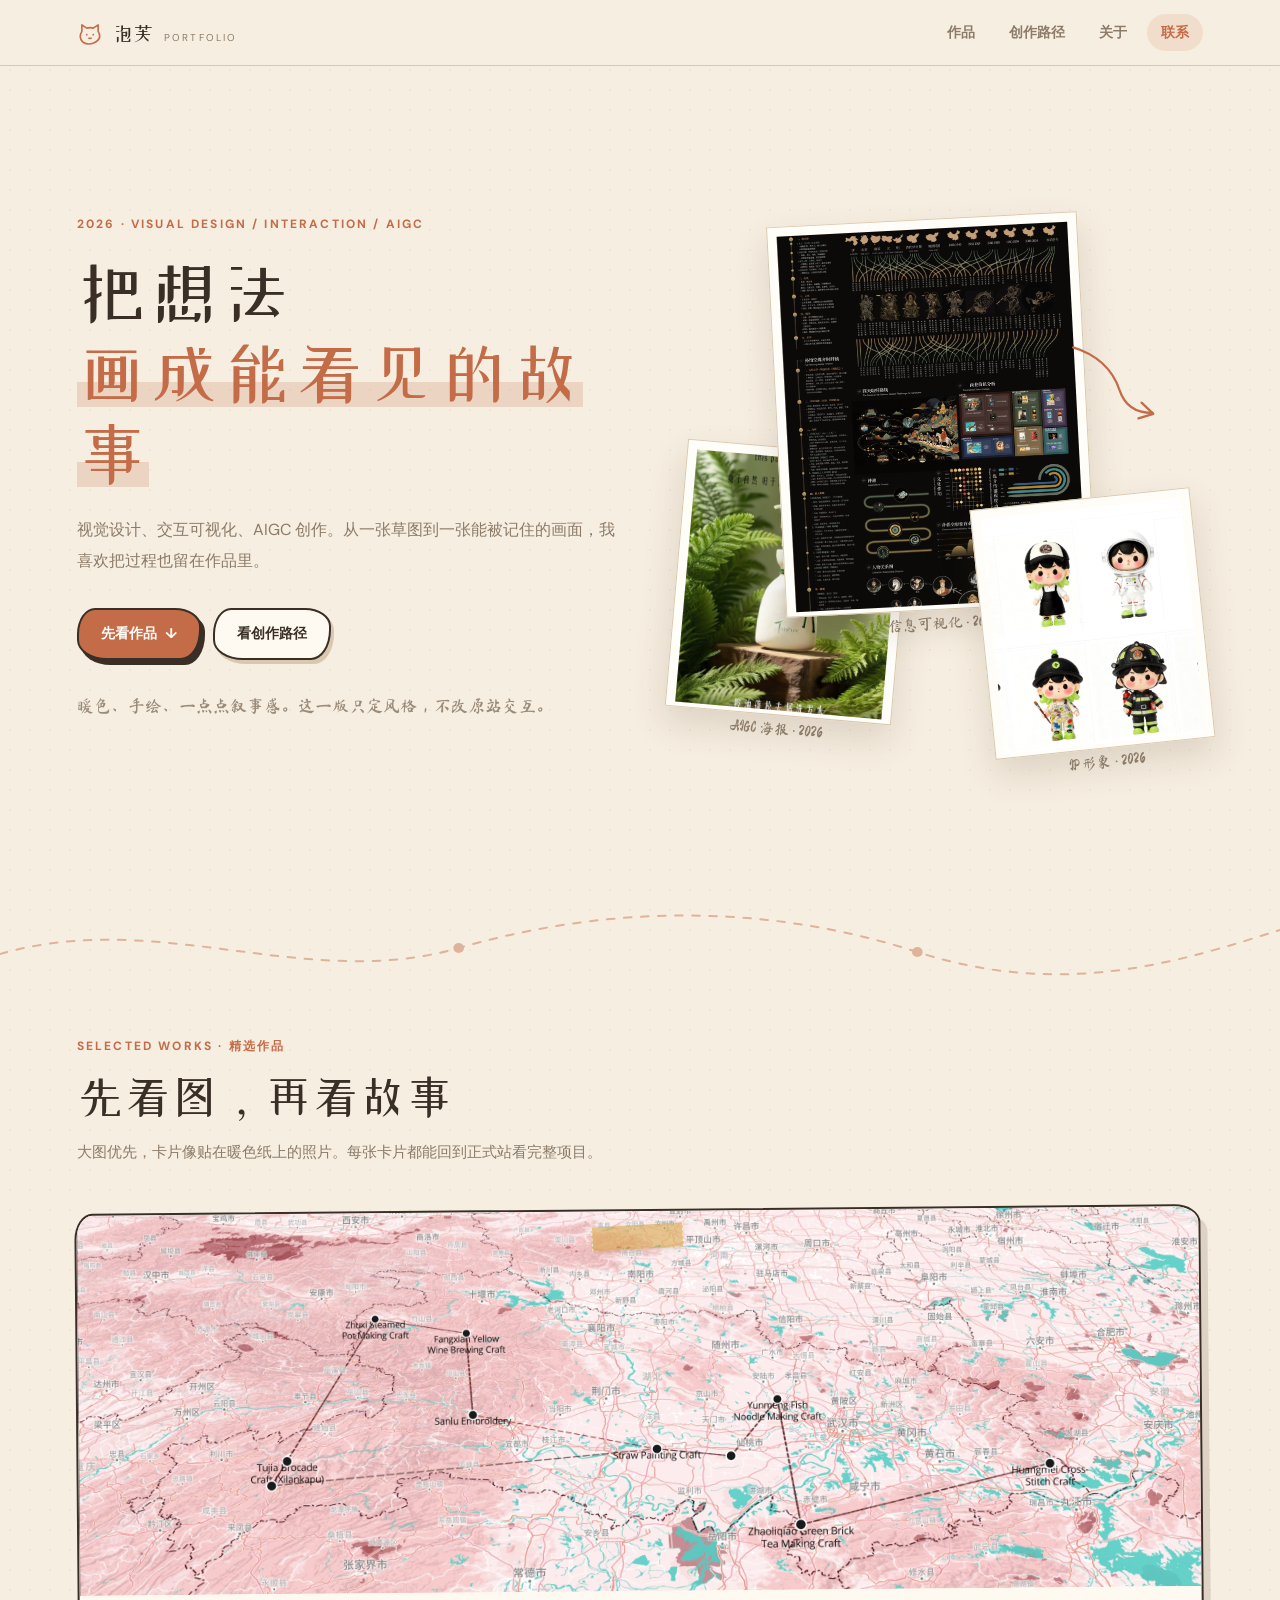
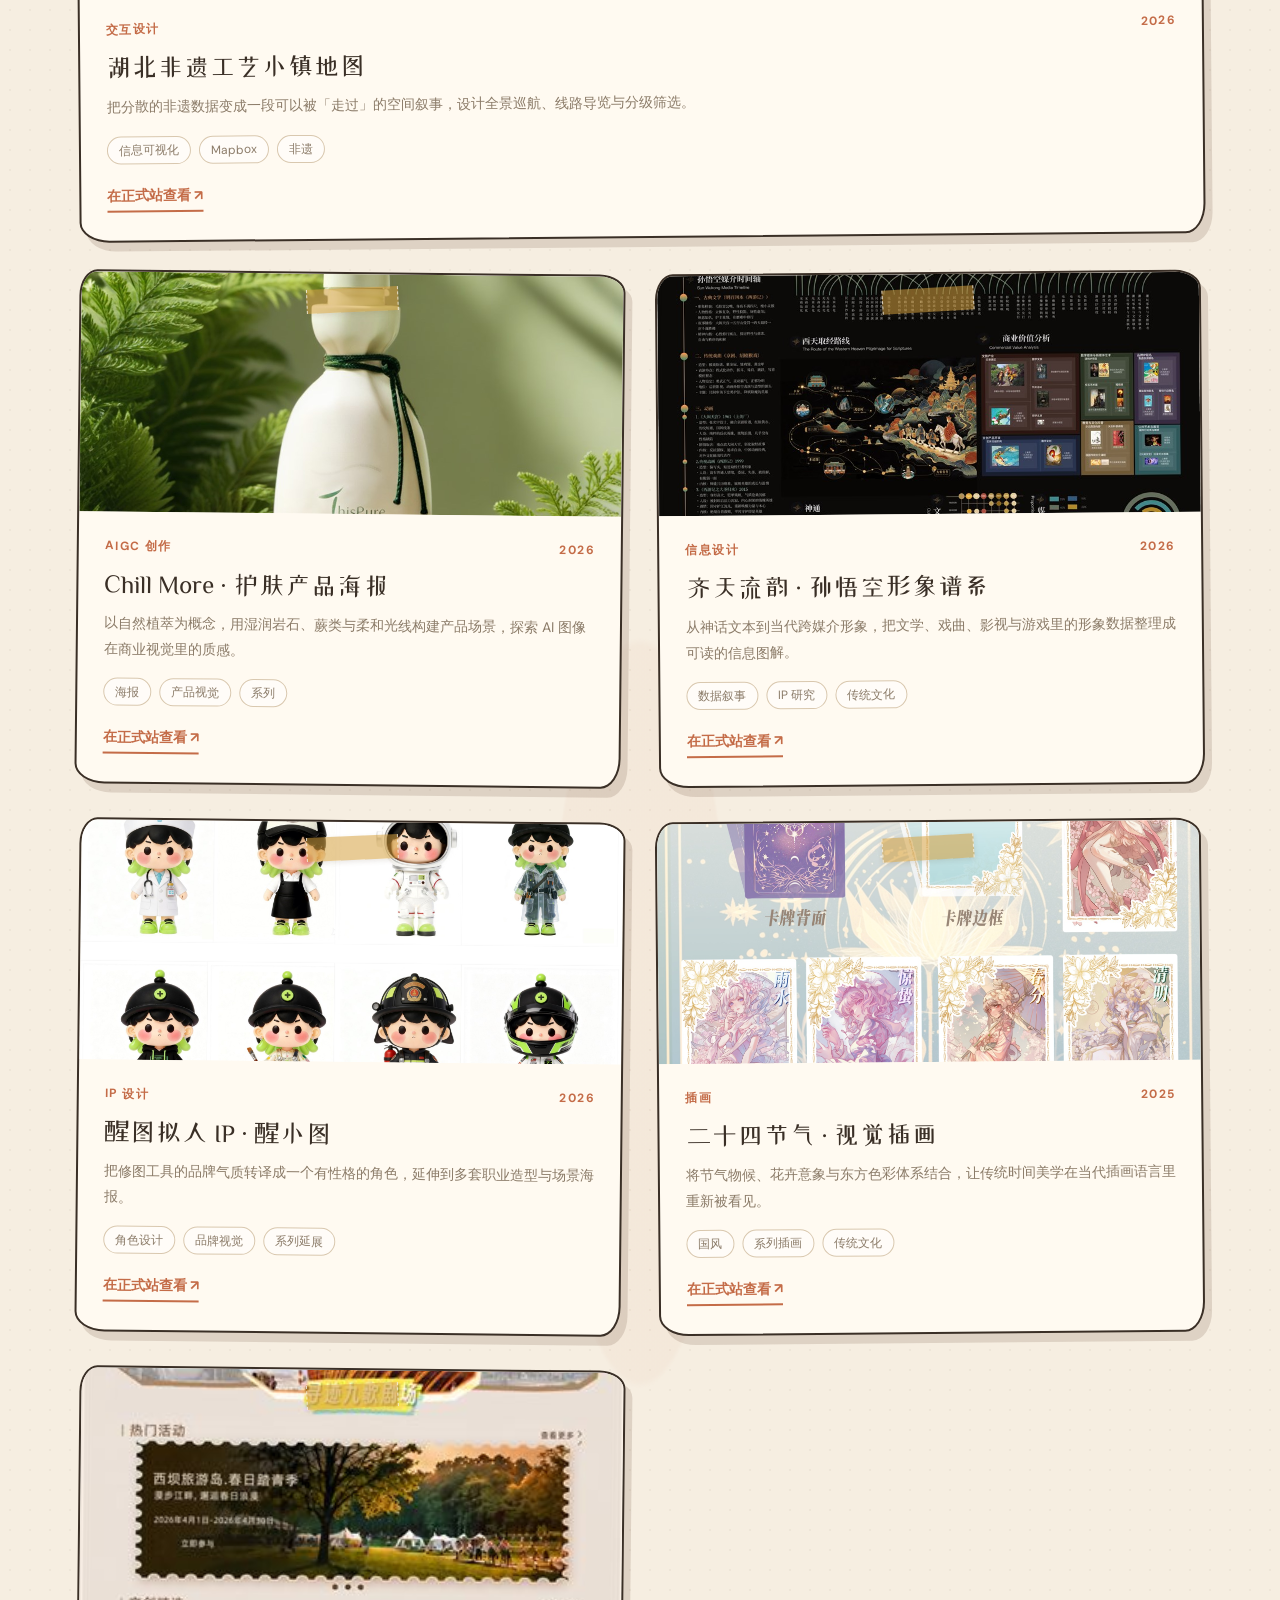
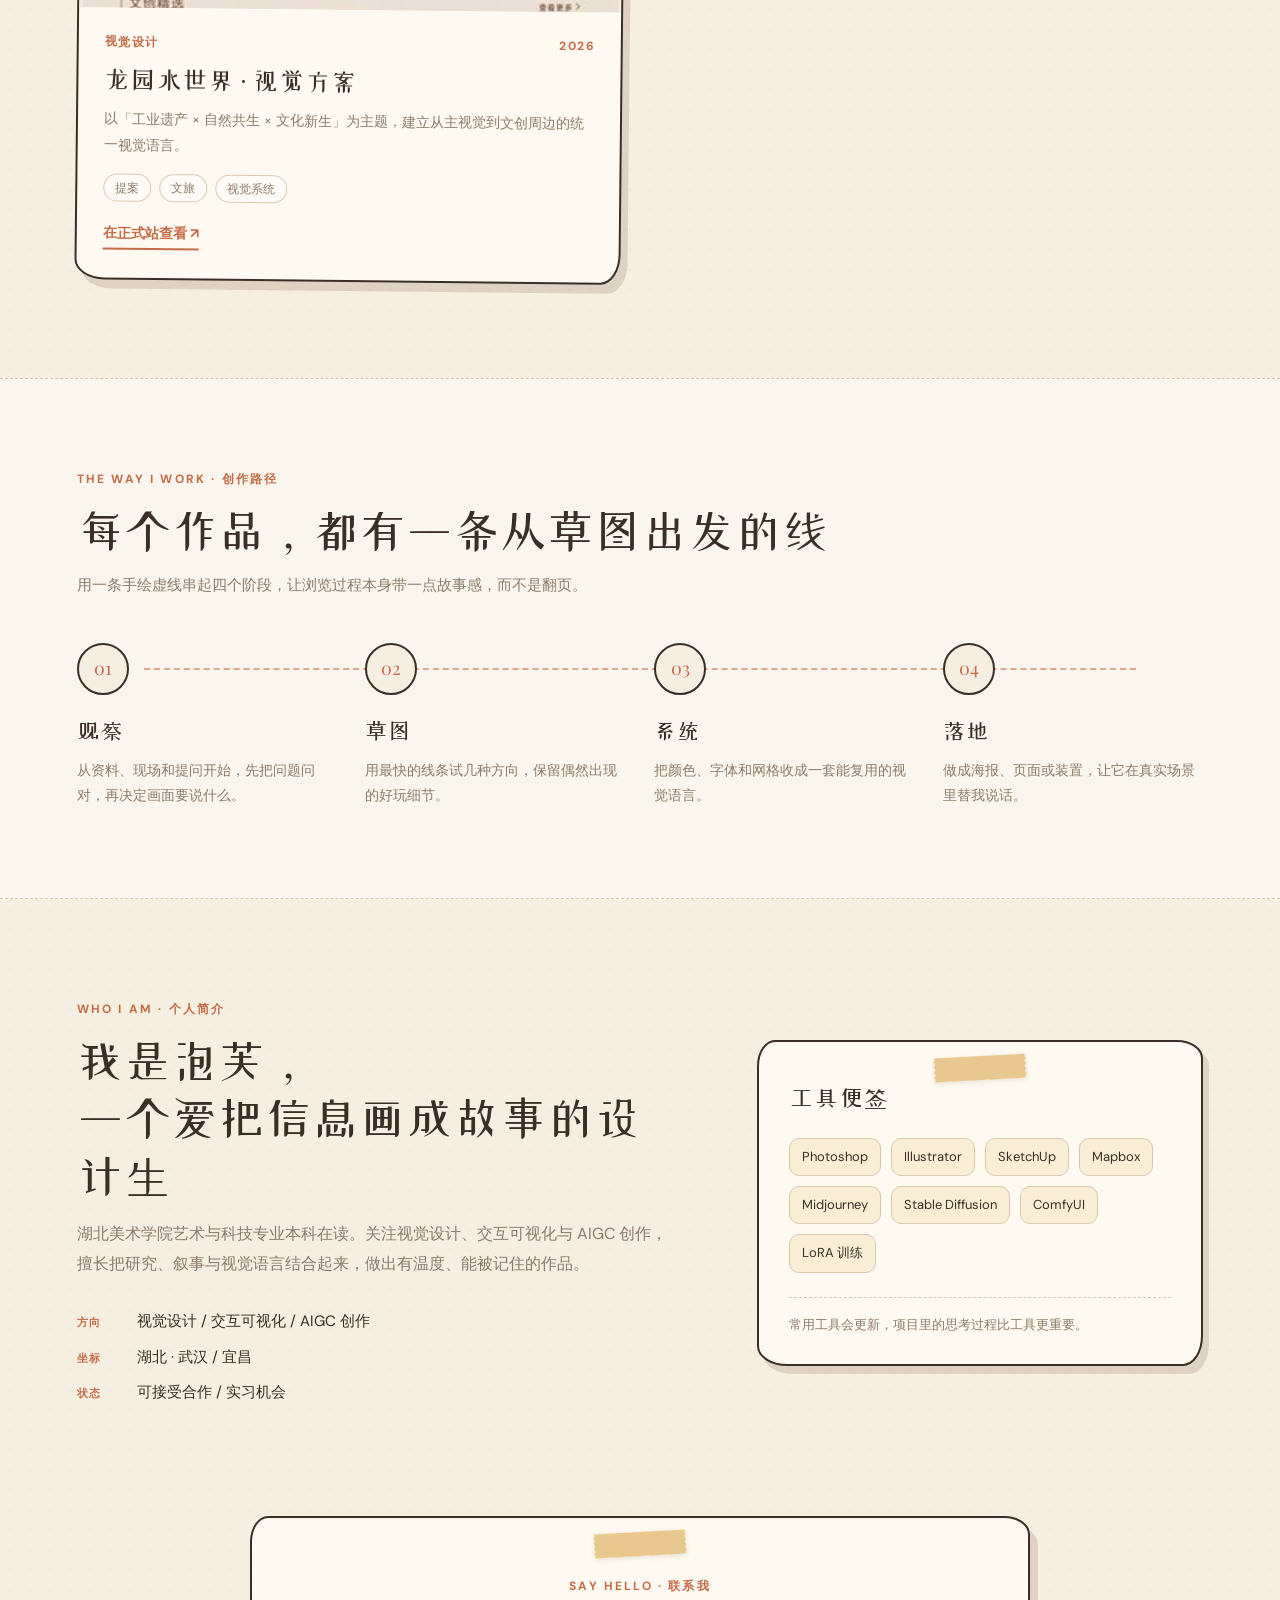
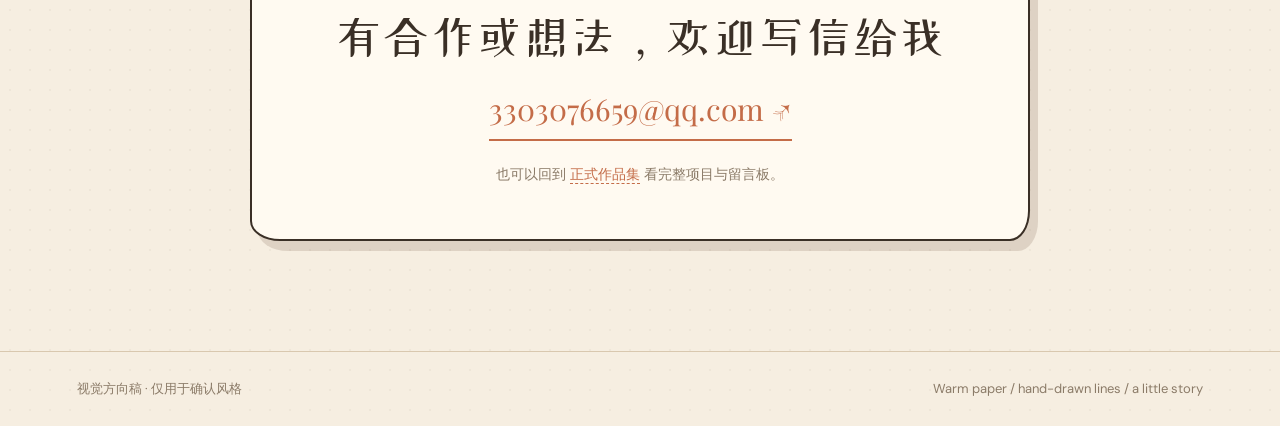
==== concept.html @ f7e627d9 "Add warm hand-drawn portfolio concept page" ====
<!DOCTYPE html>
<html lang="zh-CN">
<head>
<meta charset="UTF-8">
<meta name="viewport" content="width=device-width, initial-scale=1.0">
<title>视觉方向稿 · 泡芙作品集</title>
<link rel="preconnect" href="https://fonts.googleapis.com">
<link rel="preconnect" href="https://fonts.gstatic.com" crossorigin>
<link href="https://fonts.googleapis.com/css2?family=DM+Sans:wght@400;500;600;700&family=Ma+Shan+Zheng&family=Playfair+Display:ital,wght@0,500;0,600;1,500&family=ZCOOL+XiaoWei&display=swap" rel="stylesheet">
<link rel="stylesheet" href="concept.css">
</head>
<body>

<div class="progress" id="progress" aria-hidden="true"></div>

<header class="site-header">
  <a class="brand" href="#top">
    <svg class="brand-mark" viewBox="0 0 32 32" fill="none" stroke="currentColor" stroke-width="2" stroke-linejoin="round" aria-hidden="true">
      <path d="M6 14V6l6 4c2.6-.8 5.4-.8 8 0l6-4v8c3 5 2 10-3 13-4.8 3-11.2 3-16 0C4 24 3 19 6 14Z"/>
      <circle cx="12" cy="18" r="1.1" fill="currentColor" stroke="none"/>
      <circle cx="20" cy="18" r="1.1" fill="currentColor" stroke="none"/>
      <path d="M14 22c1.3 1 2.7 1 4 0"/>
    </svg>
    <span>泡芙 <small>PORTFOLIO</small></span>
  </a>
  <nav class="nav" id="nav" aria-label="主导航">
    <a href="#works">作品</a>
    <a href="#journey">创作路径</a>
    <a href="#about">关于</a>
    <a href="#contact">联系</a>
  </nav>
</header>

<main id="top">

  <section class="hero">
    <div class="hero-copy">
      <span class="eyebrow">2026 · VISUAL DESIGN / INTERACTION / AIGC</span>
      <h1>把想法<br><em>画成能看见的故事</em></h1>
      <p class="lead">视觉设计、交互可视化、AIGC 创作。从一张草图到一张能被记住的画面，我喜欢把过程也留在作品里。</p>
      <div class="hero-actions">
        <a class="btn primary" href="#works">先看作品 <span aria-hidden="true">↓</span></a>
        <a class="btn ghost" href="#journey">看创作路径</a>
      </div>
      <p class="hero-note">暖色、手绘、一点点叙事感。这一版只定风格，不改原站交互。</p>
    </div>

    <div class="hero-collage" aria-label="作品预览拼贴">
      <figure class="polaroid polaroid-a">
        <img src="assets/qitian-0.jpg" alt="齐天流韵 · 孙悟空形象谱系" loading="lazy">
        <figcaption>信息可视化 · 2026</figcaption>
      </figure>
      <figure class="polaroid polaroid-b">
        <img src="assets/chill-0.jpg" alt="Chill More 护肤产品海报" loading="lazy">
        <figcaption>AIGC 海报 · 2026</figcaption>
      </figure>
      <figure class="polaroid polaroid-c">
        <img src="assets/xingtu-2.jpg" alt="醒图拟人 IP 醒小图" loading="lazy">
        <figcaption>IP 形象 · 2026</figcaption>
      </figure>
      <svg class="doodle-arrow" viewBox="0 0 140 90" fill="none" stroke="currentColor" stroke-width="2.4" stroke-linecap="round" stroke-linejoin="round" aria-hidden="true">
        <path d="M8 14c26 4 45 18 55 38 7 14 19 22 38 19"/>
        <path d="M88 62l14 10-15 7"/>
      </svg>
    </div>
  </section>

  <div class="thread-divider" aria-hidden="true">
    <svg viewBox="0 0 1200 96" preserveAspectRatio="none" fill="none">
      <path d="M0 54C150 8 286 92 430 48S720 4 860 52s250 8 340-22" stroke="currentColor" stroke-width="2" stroke-dasharray="7 9" stroke-linecap="round"/>
      <circle cx="430" cy="48" r="5" fill="currentColor"/>
      <circle cx="860" cy="52" r="5" fill="currentColor"/>
    </svg>
  </div>

  <section class="works" id="works">
    <div class="section-head">
      <span class="eyebrow">SELECTED WORKS · 精选作品</span>
      <h2>先看图，再看故事</h2>
      <p>大图优先，卡片像贴在暖色纸上的照片。每张卡片都能回到正式站看完整项目。</p>
    </div>

    <div class="works-grid">
      <article class="work-card featured">
        <span class="tape" aria-hidden="true"></span>
        <div class="work-media"><img src="assets/p1.jpg" alt="湖北非遗工艺小镇地图" loading="lazy"></div>
        <div class="work-body">
          <div class="work-meta"><span>交互设计</span><span>2026</span></div>
          <h3>湖北非遗工艺小镇地图</h3>
          <p>把分散的非遗数据变成一段可以被「走过」的空间叙事，设计全景巡航、线路导览与分级筛选。</p>
          <div class="tags"><span>信息可视化</span><span>Mapbox</span><span>非遗</span></div>
          <a class="work-link" href="index.html">在正式站查看 <span aria-hidden="true">↗</span></a>
        </div>
      </article>

      <article class="work-card">
        <span class="tape" aria-hidden="true"></span>
        <div class="work-media"><img src="assets/chill-0.jpg" alt="Chill More 护肤产品海报" loading="lazy"></div>
        <div class="work-body">
          <div class="work-meta"><span>AIGC 创作</span><span>2026</span></div>
          <h3>Chill More · 护肤产品海报</h3>
          <p>以自然植萃为概念，用湿润岩石、蕨类与柔和光线构建产品场景，探索 AI 图像在商业视觉里的质感。</p>
          <div class="tags"><span>海报</span><span>产品视觉</span><span>系列</span></div>
          <a class="work-link" href="index.html">在正式站查看 <span aria-hidden="true">↗</span></a>
        </div>
      </article>

      <article class="work-card">
        <span class="tape" aria-hidden="true"></span>
        <div class="work-media"><img src="assets/qitian-0.jpg" alt="齐天流韵 · 孙悟空形象谱系" loading="lazy"></div>
        <div class="work-body">
          <div class="work-meta"><span>信息设计</span><span>2026</span></div>
          <h3>齐天流韵 · 孙悟空形象谱系</h3>
          <p>从神话文本到当代跨媒介形象，把文学、戏曲、影视与游戏里的形象数据整理成可读的信息图解。</p>
          <div class="tags"><span>数据叙事</span><span>IP 研究</span><span>传统文化</span></div>
          <a class="work-link" href="index.html">在正式站查看 <span aria-hidden="true">↗</span></a>
        </div>
      </article>

      <article class="work-card">
        <span class="tape" aria-hidden="true"></span>
        <div class="work-media"><img src="assets/xingtu-2.jpg" alt="醒图拟人 IP 醒小图" loading="lazy"></div>
        <div class="work-body">
          <div class="work-meta"><span>IP 设计</span><span>2026</span></div>
          <h3>醒图拟人 IP · 醒小图</h3>
          <p>把修图工具的品牌气质转译成一个有性格的角色，延伸到多套职业造型与场景海报。</p>
          <div class="tags"><span>角色设计</span><span>品牌视觉</span><span>系列延展</span></div>
          <a class="work-link" href="index.html">在正式站查看 <span aria-hidden="true">↗</span></a>
        </div>
      </article>

      <article class="work-card">
        <span class="tape" aria-hidden="true"></span>
        <div class="work-media"><img src="assets/p2.jpg" alt="二十四节气 · 视觉插画" loading="lazy"></div>
        <div class="work-body">
          <div class="work-meta"><span>插画</span><span>2025</span></div>
          <h3>二十四节气 · 视觉插画</h3>
          <p>将节气物候、花卉意象与东方色彩体系结合，让传统时间美学在当代插画语言里重新被看见。</p>
          <div class="tags"><span>国风</span><span>系列插画</span><span>传统文化</span></div>
          <a class="work-link" href="index.html">在正式站查看 <span aria-hidden="true">↗</span></a>
        </div>
      </article>

      <article class="work-card">
        <span class="tape" aria-hidden="true"></span>
        <div class="work-media"><img src="assets/p3.jpg" alt="龙园水世界 · 视觉方案" loading="lazy"></div>
        <div class="work-body">
          <div class="work-meta"><span>视觉设计</span><span>2026</span></div>
          <h3>龙园水世界 · 视觉方案</h3>
          <p>以「工业遗产 × 自然共生 × 文化新生」为主题，建立从主视觉到文创周边的统一视觉语言。</p>
          <div class="tags"><span>提案</span><span>文旅</span><span>视觉系统</span></div>
          <a class="work-link" href="index.html">在正式站查看 <span aria-hidden="true">↗</span></a>
        </div>
      </article>
    </div>
  </section>

  <section class="journey" id="journey">
    <div class="section-head">
      <span class="eyebrow">THE WAY I WORK · 创作路径</span>
      <h2>每个作品，都有一条从草图出发的线</h2>
      <p>用一条手绘虚线串起四个阶段，让浏览过程本身带一点故事感，而不是翻页。</p>
    </div>

    <div class="journey-track">
      <div class="journey-line" aria-hidden="true"></div>
      <article class="step">
        <span class="step-num">01</span>
        <h3>观察</h3>
        <p>从资料、现场和提问开始，先把问题问对，再决定画面要说什么。</p>
      </article>
      <article class="step">
        <span class="step-num">02</span>
        <h3>草图</h3>
        <p>用最快的线条试几种方向，保留偶然出现的好玩细节。</p>
      </article>
      <article class="step">
        <span class="step-num">03</span>
        <h3>系统</h3>
        <p>把颜色、字体和网格收成一套能复用的视觉语言。</p>
      </article>
      <article class="step">
        <span class="step-num">04</span>
        <h3>落地</h3>
        <p>做成海报、页面或装置，让它在真实场景里替我说话。</p>
      </article>
    </div>
  </section>

  <section class="about" id="about">
    <div class="about-copy">
      <span class="eyebrow">WHO I AM · 个人简介</span>
      <h2>我是泡芙，<br>一个爱把信息画成故事的设计生</h2>
      <p class="lead">湖北美术学院艺术与科技专业本科在读。关注视觉设计、交互可视化与 AIGC 创作，擅长把研究、叙事与视觉语言结合起来，做出有温度、能被记住的作品。</p>
      <div class="about-meta">
        <span><b>方向</b>视觉设计 / 交互可视化 / AIGC 创作</span>
        <span><b>坐标</b>湖北 · 武汉 / 宜昌</span>
        <span><b>状态</b>可接受合作 / 实习机会</span>
      </div>
    </div>
    <aside class="about-note">
      <span class="tape" aria-hidden="true"></span>
      <h3>工具便签</h3>
      <div class="skill-tags">
        <span>Photoshop</span><span>Illustrator</span><span>SketchUp</span>
        <span>Mapbox</span><span>Midjourney</span><span>Stable Diffusion</span>
        <span>ComfyUI</span><span>LoRA 训练</span>
      </div>
      <p class="note-foot">常用工具会更新，项目里的思考过程比工具更重要。</p>
    </aside>
  </section>

  <section class="contact" id="contact">
    <div class="contact-card">
      <span class="tape" aria-hidden="true"></span>
      <span class="eyebrow">SAY HELLO · 联系我</span>
      <h2>有合作或想法，欢迎写信给我</h2>
      <a class="mail" href="mailto:3303076659@qq.com">3303076659@qq.com <span aria-hidden="true">↗</span></a>
      <p>也可以回到 <a href="index.html">正式作品集</a> 看完整项目与留言板。</p>
    </div>
  </section>

</main>

<footer class="site-footer">
  <span>视觉方向稿 · 仅用于确认风格</span>
  <span>Warm paper / hand-drawn lines / a little story</span>
</footer>

<script>
(function () {
  var progress = document.getElementById('progress');
  var links = Array.prototype.slice.call(document.querySelectorAll('.nav a'));
  var sections = links.map(function (a) { return document.querySelector(a.getAttribute('href')); }).filter(Boolean);

  function onScroll() {
    var max = document.documentElement.scrollHeight - window.innerHeight;
    if (progress) progress.style.width = (max > 0 ? window.scrollY / max * 100 : 0).toFixed(2) + '%';
  }
  window.addEventListener('scroll', onScroll, { passive: true });
  window.addEventListener('resize', onScroll);
  onScroll();

  if ('IntersectionObserver' in window && sections.length) {
    var io = new IntersectionObserver(function (entries) {
      entries.forEach(function (entry) {
        if (!entry.isIntersecting) return;
        links.forEach(function (a) {
          a.classList.toggle('active', a.getAttribute('href') === '#' + entry.target.id);
        });
      });
    }, { rootMargin: '-35% 0px -55% 0px' });
    sections.forEach(function (s) { io.observe(s); });
  }
})();
</script>
</body>
</html>
---- concept.css ----
:root {
  --paper: #f6eee1;
  --paper-2: #fcf7ee;
  --card: #fffaf1;
  --ink: #3a2f26;
  --muted: #8b7b68;
  --line: #d9c8af;
  --accent: #c46c48;
  --mustard: #d6a13f;
  --sage: #7d9370;
  --shadow: rgba(92, 67, 43, .16);
  --sans: 'DM Sans', 'PingFang SC', 'Microsoft YaHei', sans-serif;
  --display: 'ZCOOL XiaoWei', 'Songti SC', serif;
  --hand: 'Ma Shan Zheng', 'STKaiti', cursive;
  --serif: 'Playfair Display', Georgia, serif;
  --rough: 18px 26px 20px 30px / 26px 18px 30px 20px;
}

* { box-sizing: border-box; }
html { scroll-behavior: smooth; scrollbar-color: var(--accent) var(--paper); }
body {
  margin: 0;
  color: var(--ink);
  font-family: var(--sans);
  line-height: 1.7;
  background-color: var(--paper);
  background-image:
    radial-gradient(rgba(120, 92, 60, .055) 1px, transparent 1px),
    radial-gradient(rgba(196, 108, 72, .045) 0 90px, transparent 92px);
  background-size: 20px 20px, 100% 100%;
  background-position: 0 0, 84% 12%;
  -webkit-font-smoothing: antialiased;
}
a { color: inherit; text-decoration: none; }
img { display: block; max-width: 100%; }
section { scroll-margin-top: 86px; }

.progress {
  position: fixed; left: 0; top: 0; height: 5px; width: 0; z-index: 90;
  background: linear-gradient(90deg, var(--mustard), var(--accent), var(--sage));
  border-radius: 0 0 8px 2px;
}

.site-header {
  position: sticky; top: 0; z-index: 80;
  height: 66px; padding: 0 6vw;
  display: flex; align-items: center; justify-content: space-between; gap: 20px;
  background: rgba(246, 238, 225, .92);
  -webkit-backdrop-filter: blur(10px); backdrop-filter: blur(10px);
  border-bottom: 1px solid var(--line);
}
.brand { display: inline-flex; align-items: center; gap: 10px; font-family: var(--display); font-size: 20px; white-space: nowrap; }
.brand-mark { width: 26px; height: 26px; color: var(--accent); }
.brand small { font-family: var(--sans); font-size: 10px; letter-spacing: .22em; color: var(--muted); margin-left: 6px; }
.nav { display: flex; align-items: center; gap: 6px; }
.nav a {
  padding: 7px 14px; border-radius: 999px; font-size: 14px; font-weight: 600; color: var(--muted);
  transition: background .25s, color .25s;
}
.nav a:hover, .nav a.active { background: rgba(196, 108, 72, .13); color: var(--accent); }

.hero {
  min-height: calc(100vh - 66px);
  padding: 64px 6vw 78px;
  display: grid; grid-template-columns: 1.02fr .98fr; align-items: center; gap: 4vw;
}
.eyebrow { display: block; font-size: 12px; font-weight: 700; letter-spacing: .18em; color: var(--accent); text-transform: uppercase; }
.hero h1 {
  font-family: var(--display); font-weight: 400;
  font-size: clamp(46px, 5.4vw, 84px); line-height: 1.16; letter-spacing: .02em;
  margin: 18px 0 22px;
}
.hero h1 em {
  font-style: normal; color: var(--accent);
  background: linear-gradient(transparent 64%, rgba(196, 108, 72, .2) 64%);
}
.lead { font-size: 16px; line-height: 1.9; color: var(--muted); max-width: 560px; margin: 0; }
.hero-actions { display: flex; flex-wrap: wrap; gap: 12px; margin-top: 32px; }
.btn {
  display: inline-flex; align-items: center; gap: 8px;
  padding: 12px 22px; font-size: 14px; font-weight: 700;
  border: 2px solid var(--ink); border-radius: var(--rough);
  transition: transform .22s, box-shadow .22s, background .22s, color .22s;
}
.btn.primary { background: var(--accent); color: #fff; box-shadow: 4px 5px 0 var(--ink); }
.btn.ghost { background: var(--card); color: var(--ink); box-shadow: 3px 4px 0 var(--line); }
.btn:hover { transform: translateY(-3px); }
.btn.primary:hover { box-shadow: 6px 8px 0 var(--ink); }
.btn.ghost:hover { box-shadow: 5px 7px 0 var(--line); }
.hero-note { margin-top: 32px; font-family: var(--hand); font-size: 17px; color: var(--muted); opacity: .85; }

.hero-collage { position: relative; height: min(560px, 62vh); min-height: 420px; }
.polaroid {
  position: absolute; margin: 0; padding: 9px 9px 4px;
  background: #fffdf8; border: 1px solid var(--line);
  box-shadow: 0 16px 34px var(--shadow);
  transition: transform .35s;
}
.polaroid img { width: 100%; height: 100%; object-fit: cover; background: var(--line); }
.polaroid figcaption { font-family: var(--hand); font-size: 15px; color: var(--muted); text-align: center; padding: 6px 2px 3px; }
.polaroid-a { width: 59%; height: 70%; left: 19%; top: 4%; transform: rotate(-3deg); z-index: 3; }
.polaroid-b { width: 43%; height: 48%; left: 0; top: 45%; transform: rotate(5deg); z-index: 2; }
.polaroid-c { width: 42%; height: 45%; right: 0; bottom: 1%; transform: rotate(-6deg); z-index: 4; }
.polaroid:hover { transform: rotate(0) translateY(-6px); z-index: 5; }
.doodle-arrow { position: absolute; right: 2%; top: 26%; width: 132px; color: var(--accent); transform: rotate(8deg); z-index: 6; pointer-events: none; }

.thread-divider { height: 96px; color: var(--accent); opacity: .45; }
.thread-divider svg { width: 100%; height: 100%; display: block; }

.section-head { max-width: 760px; margin: 0 0 44px; }
.section-head h2, .about h2, .contact h2 {
  font-family: var(--display); font-weight: 400; line-height: 1.25;
  font-size: clamp(32px, 3.6vw, 52px); margin: 12px 0 14px;
}
.section-head p { font-size: 15px; color: var(--muted); max-width: 620px; margin: 0; }

.works { padding: 40px 6vw 96px; }
.works-grid { display: grid; grid-template-columns: repeat(2, minmax(0, 1fr)); gap: 34px; }
.work-card {
  position: relative; overflow: hidden;
  background: var(--card); border: 2px solid var(--ink); border-radius: var(--rough);
  box-shadow: 7px 9px 0 var(--shadow);
  transition: transform .32s, box-shadow .32s;
}
.work-card:nth-child(odd) { transform: rotate(-.5deg); }
.work-card:nth-child(even) { transform: rotate(.6deg); }
.work-card:hover { transform: translateY(-8px) rotate(0); box-shadow: 11px 15px 0 var(--shadow); }
.work-card.featured { grid-column: 1 / -1; }
.work-card.featured .work-media { height: 380px; }
.work-media { height: 240px; overflow: hidden; background: var(--line); }
.work-media img { width: 100%; height: 100%; object-fit: cover; transition: transform .6s; }
.work-card:hover .work-media img { transform: scale(1.04); }
.tape {
  position: absolute; top: 14px; left: 50%; width: 92px; height: 24px; z-index: 3;
  translate: -50% 0; transform: rotate(-3deg);
  background: rgba(214, 161, 63, .55); border-left: 1px dashed rgba(255,255,255,.7); border-right: 1px dashed rgba(255,255,255,.7);
  box-shadow: 0 2px 5px rgba(90, 66, 43, .12); pointer-events: none;
}
.work-body { padding: 24px 26px 28px; }
.work-meta { display: flex; justify-content: space-between; font-size: 12px; font-weight: 700; letter-spacing: .12em; color: var(--accent); text-transform: uppercase; }
.work-body h3 { font-family: var(--display); font-weight: 400; font-size: 25px; line-height: 1.4; margin: 10px 0 10px; }
.work-body p { font-size: 14px; line-height: 1.8; color: var(--muted); margin: 0; }
.tags { display: flex; flex-wrap: wrap; gap: 8px; margin-top: 16px; }
.tags span { font-size: 12px; color: var(--muted); border: 1px solid var(--line); border-radius: 999px; padding: 3px 11px; background: rgba(255,255,255,.5); }
.work-link { display: inline-block; margin-top: 20px; font-size: 14px; font-weight: 700; color: var(--accent); border-bottom: 2px solid var(--accent); padding-bottom: 2px; }

.journey {
  padding: 90px 6vw;
  background: rgba(255, 253, 247, .58);
  border-top: 1px dashed var(--line); border-bottom: 1px dashed var(--line);
}
.journey-track { position: relative; display: grid; grid-template-columns: repeat(4, minmax(0, 1fr)); gap: 28px; }
.journey-line { position: absolute; left: 6%; right: 6%; top: 25px; border-top: 2px dashed rgba(196, 108, 72, .55); }
.step { position: relative; z-index: 1; }
.step-num {
  display: grid; place-items: center; width: 52px; height: 52px; margin-bottom: 18px;
  border: 2px solid var(--ink); border-radius: 50%; background: var(--paper);
  font-family: var(--serif); font-size: 18px; color: var(--accent);
}
.step h3 { font-family: var(--display); font-weight: 400; font-size: 22px; margin: 0 0 8px; }
.step p { font-size: 14px; line-height: 1.8; color: var(--muted); margin: 0; }

.about { padding: 100px 6vw; display: grid; grid-template-columns: 1.15fr .85fr; align-items: center; gap: 6vw; }
.about .lead { max-width: 640px; }
.about-meta { display: flex; flex-direction: column; gap: 10px; margin-top: 30px; }
.about-meta span { font-size: 15px; }
.about-meta b { display: inline-block; width: 60px; font-size: 11px; letter-spacing: .12em; color: var(--accent); text-transform: uppercase; }
.about-note {
  position: relative; background: var(--card); border: 2px solid var(--ink); border-radius: var(--rough);
  padding: 36px 30px 28px; box-shadow: 6px 8px 0 var(--shadow);
}
.about-note h3 { font-family: var(--display); font-weight: 400; font-size: 24px; margin: 0 0 20px; }
.skill-tags { display: flex; flex-wrap: wrap; gap: 10px; }
.skill-tags span { font-size: 13px; padding: 7px 12px; border: 1px solid var(--line); border-radius: 10px; background: rgba(214, 161, 63, .15); }
.note-foot { margin: 24px 0 0; padding-top: 16px; border-top: 1px dashed var(--line); font-size: 13px; color: var(--muted); }

.contact { padding: 10px 6vw 110px; }
.contact-card {
  position: relative; max-width: 780px; margin: 0 auto; text-align: center;
  background: var(--card); border: 2px solid var(--ink); border-radius: var(--rough);
  padding: 58px 30px 52px; box-shadow: 8px 10px 0 var(--shadow);
}
.contact h2 { margin-bottom: 18px; }
.mail { display: inline-block; font-family: var(--serif); font-size: clamp(20px, 3vw, 30px); color: var(--accent); border-bottom: 2px solid var(--accent); padding-bottom: 4px; }
.contact-card p { margin: 22px 0 0; font-size: 14px; color: var(--muted); }
.contact-card p a { color: var(--accent); border-bottom: 1px dashed var(--accent); }

.site-footer {
  border-top: 1px solid var(--line); padding: 26px 6vw;
  display: flex; justify-content: space-between; gap: 16px;
  font-size: 13px; color: var(--muted);
}

@media (max-width: 900px) {
  .hero { grid-template-columns: 1fr; padding-top: 52px; gap: 46px; }
  .hero-collage { height: 430px; min-height: 0; max-width: 620px; width: 100%; margin: 0 auto; }
  .works-grid { grid-template-columns: 1fr; }
  .work-card.featured { grid-column: auto; }
  .work-card.featured .work-media { height: 300px; }
  .journey-track { grid-template-columns: repeat(2, minmax(0, 1fr)); row-gap: 38px; }
  .journey-line { display: none; }
  .step { border-left: 2px dashed rgba(196, 108, 72, .5); padding-left: 18px; }
  .about { grid-template-columns: 1fr; gap: 40px; }
}

@media (max-width: 560px) {
  .site-header { height: 58px; padding: 0 5vw; gap: 10px; }
  .brand { font-size: 17px; }
  .brand small { display: none; }
  .nav { overflow-x: auto; scrollbar-width: none; }
  .nav::-webkit-scrollbar { display: none; }
  .nav a { padding: 6px 10px; font-size: 13px; white-space: nowrap; }
  section { scroll-margin-top: 72px; }
  .hero { padding: 44px 5vw 60px; }
  .hero h1 { font-size: clamp(38px, 10vw, 58px); }
  .lead { font-size: 15px; }
  .hero-note { font-size: 15px; }
  .hero-collage { height: 330px; }
  .polaroid-a { width: 64%; height: 66%; left: 17%; }
  .polaroid-b { width: 47%; height: 44%; }
  .polaroid-c { width: 46%; height: 42%; }
  .doodle-arrow { width: 88px; }
  .thread-divider { height: 68px; }
  .works { padding: 20px 5vw 70px; }
  .works-grid { gap: 26px; }
  .work-media, .work-card.featured .work-media { height: 220px; }
  .work-body { padding: 20px 20px 24px; }
  .work-body h3 { font-size: 21px; }
  .journey { padding: 70px 5vw; }
  .journey-track { grid-template-columns: 1fr; }
  .about { padding: 74px 5vw; }
  .about-note { padding: 30px 22px 24px; }
  .contact { padding: 0 5vw 80px; }
  .contact-card { padding: 44px 20px 38px; }
  .site-footer { flex-direction: column; padding: 24px 5vw; }
}
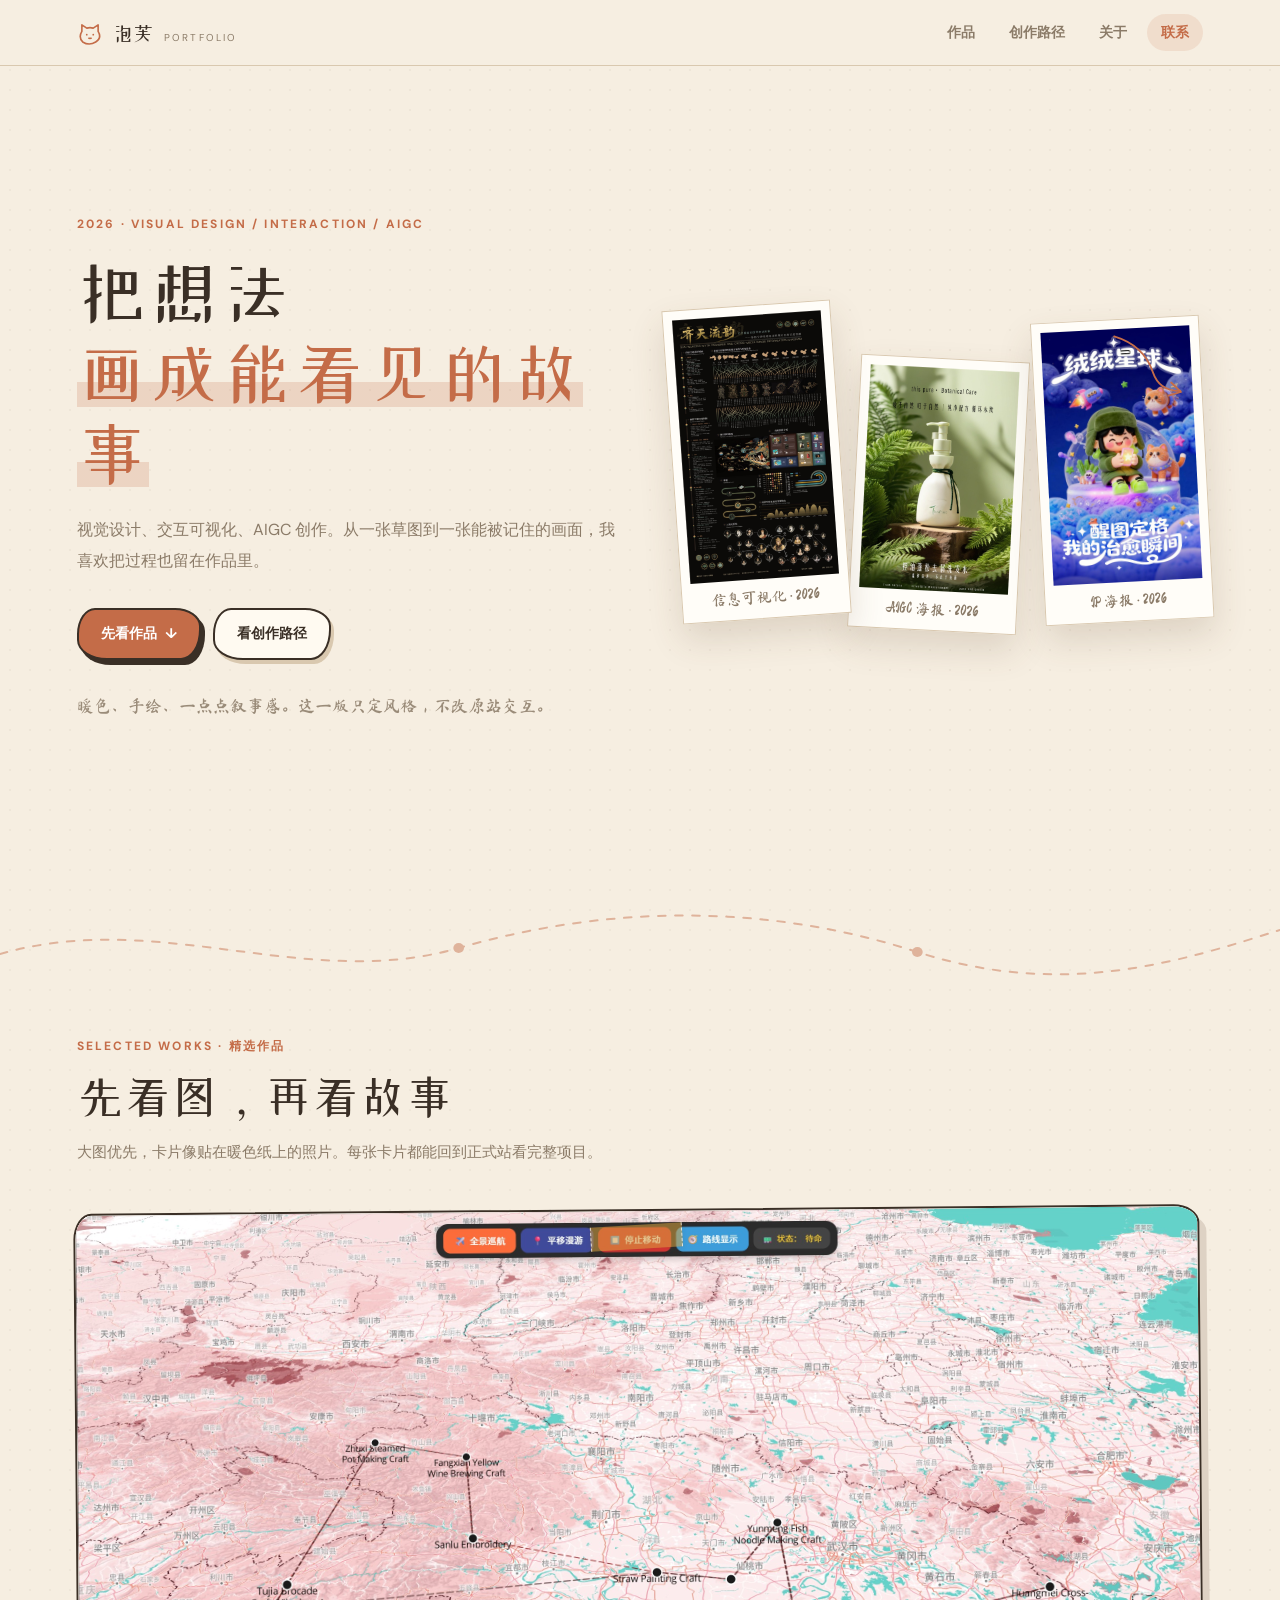
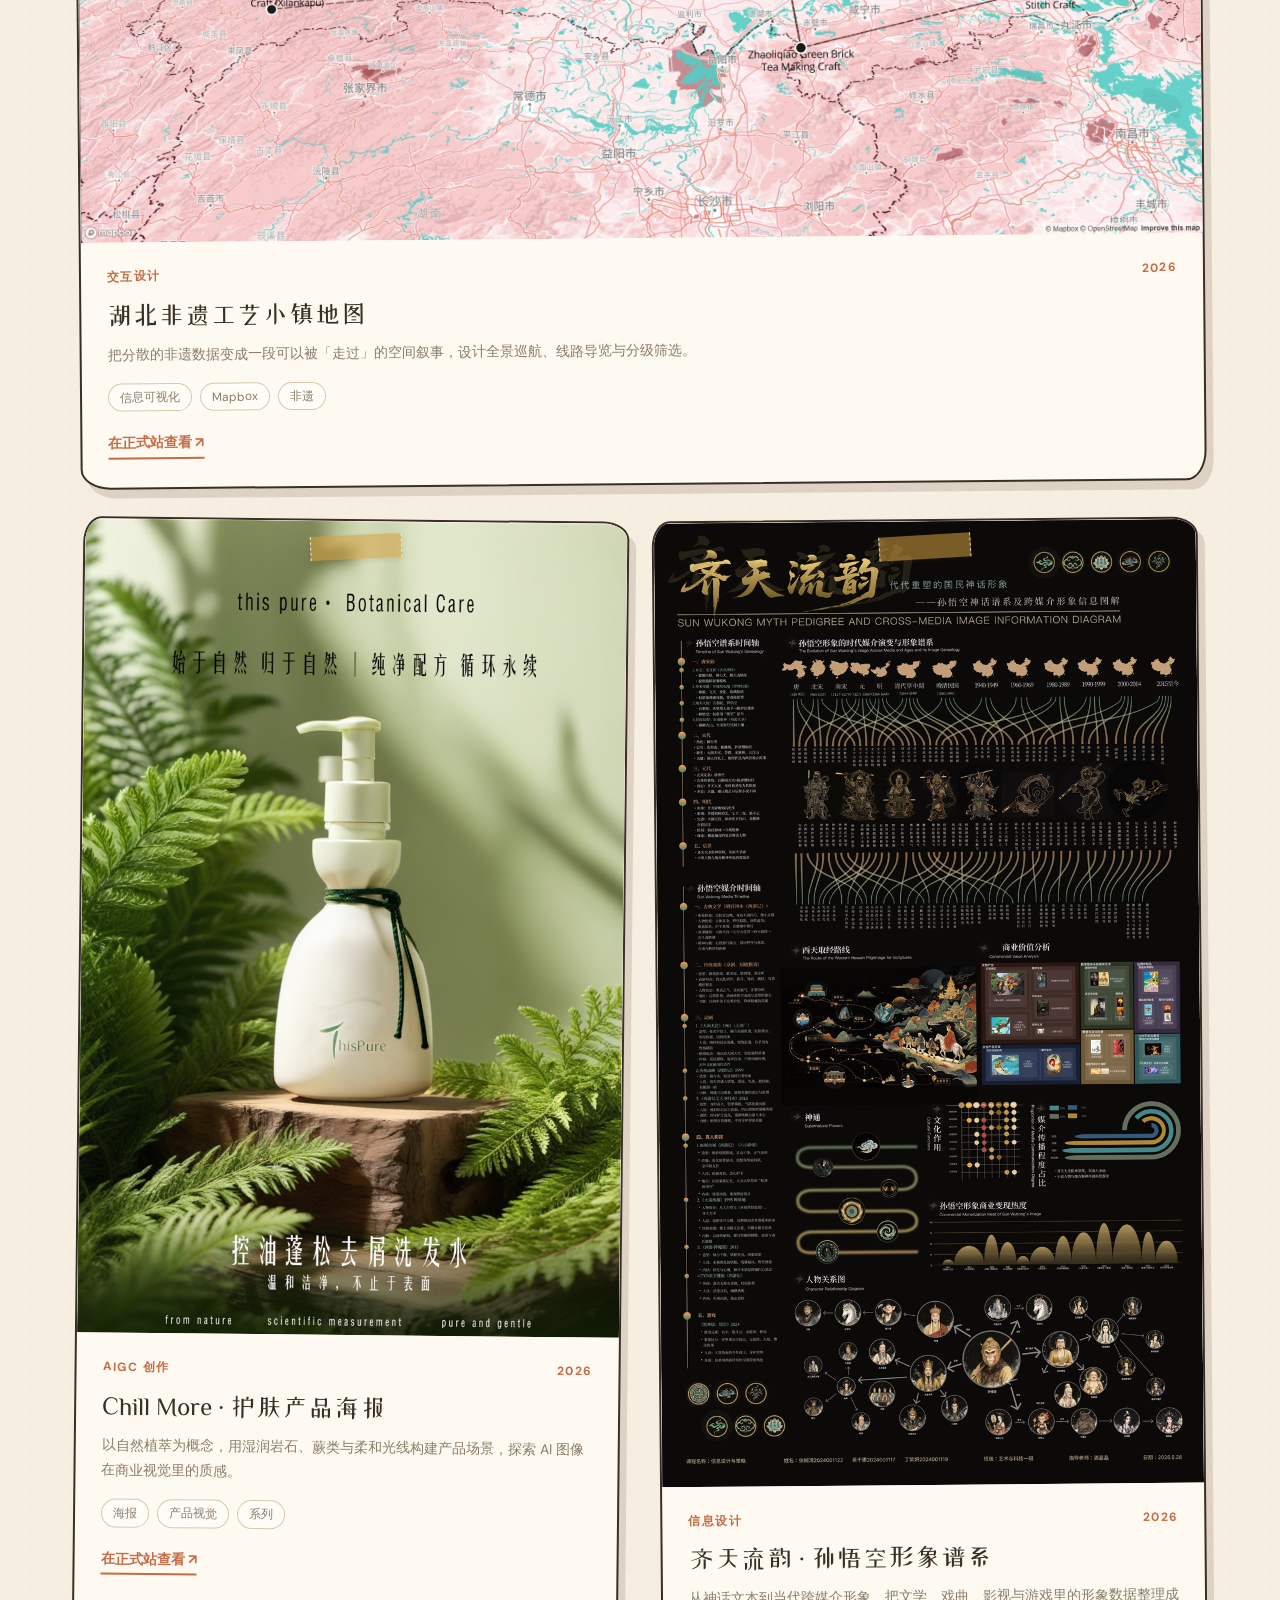
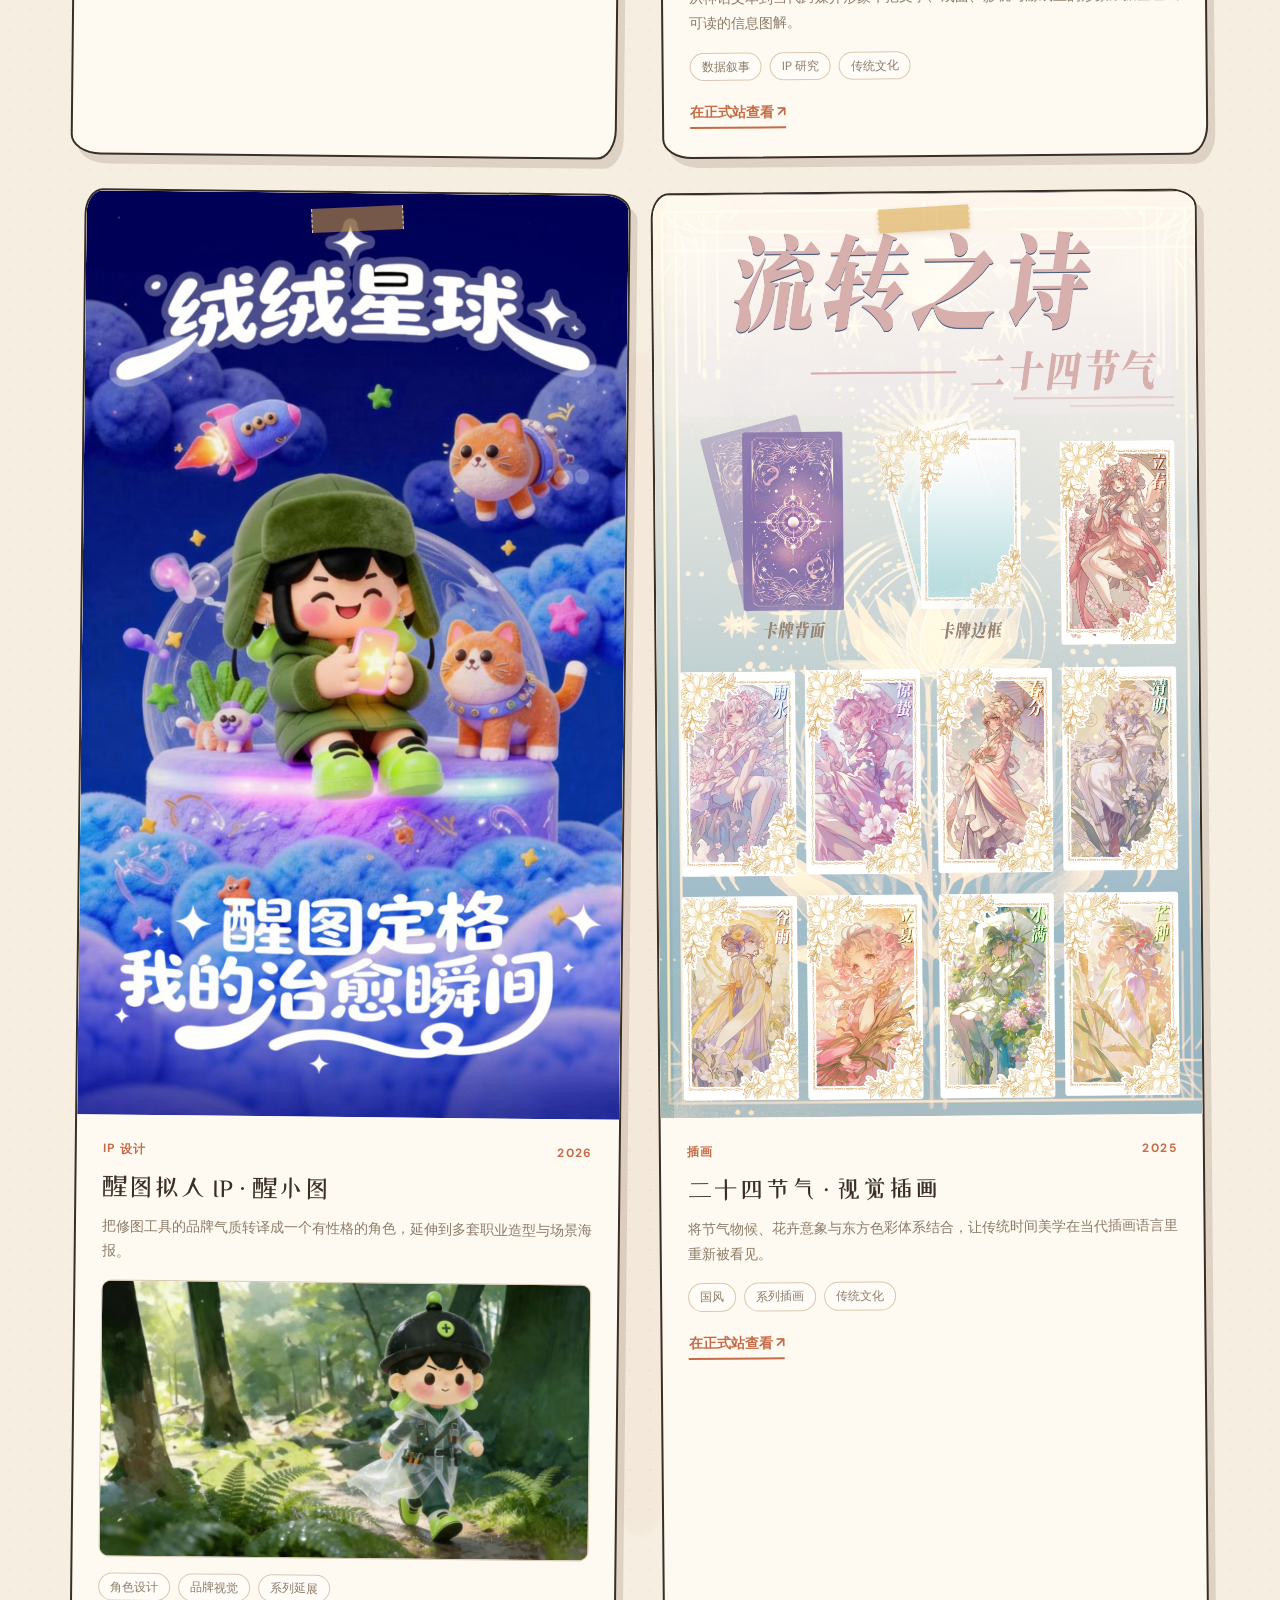
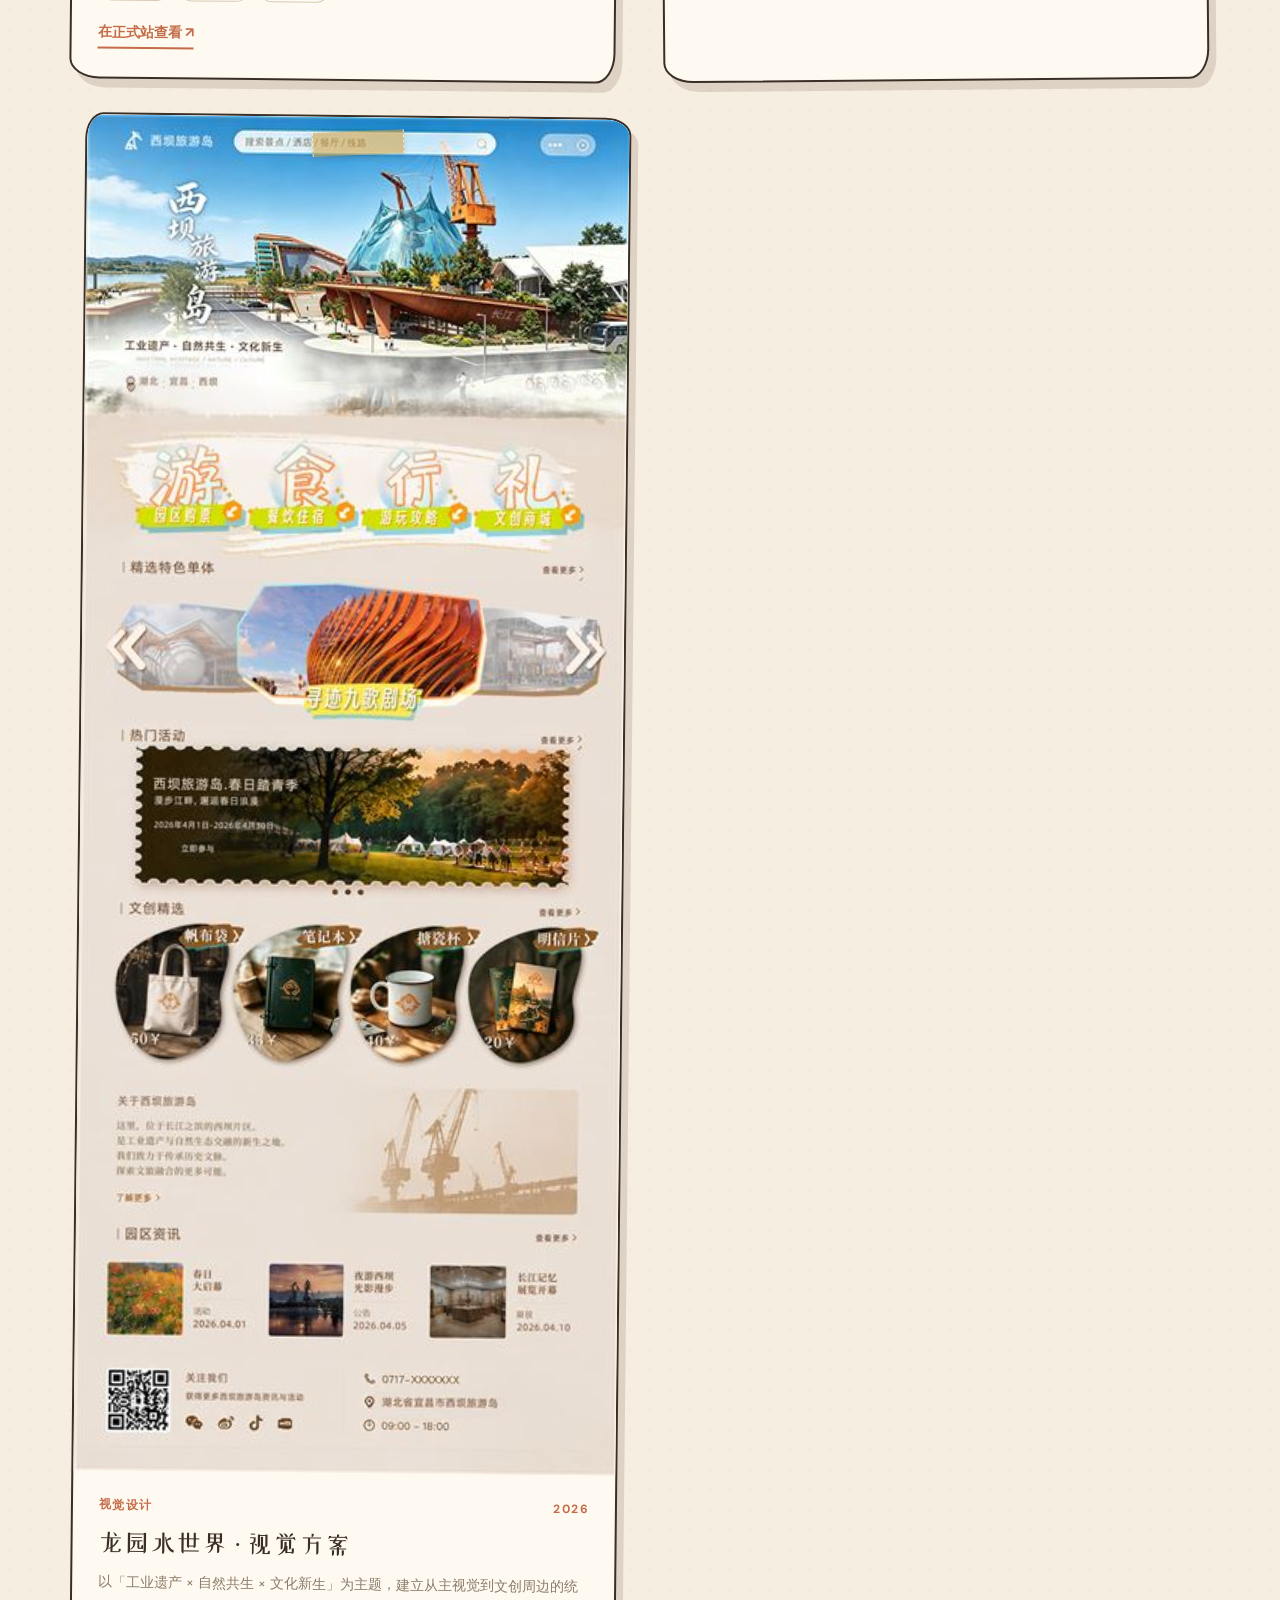
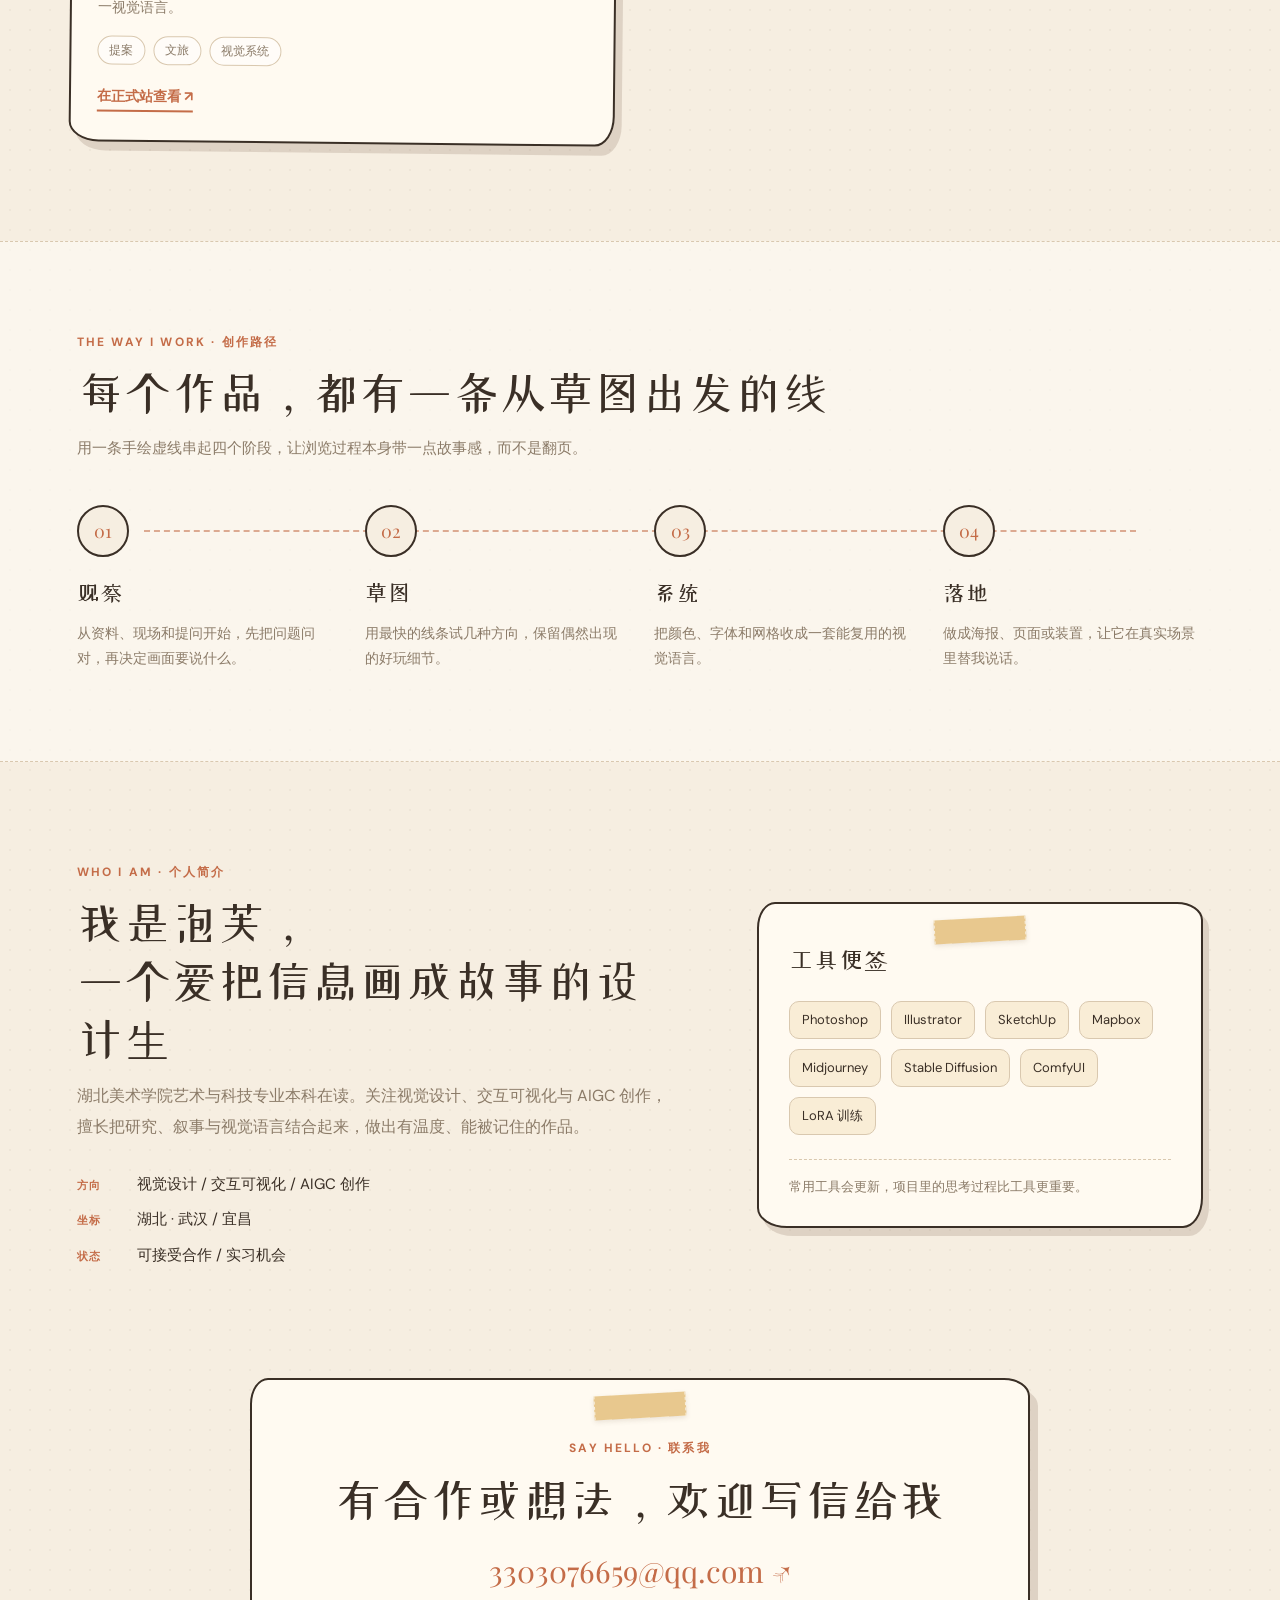
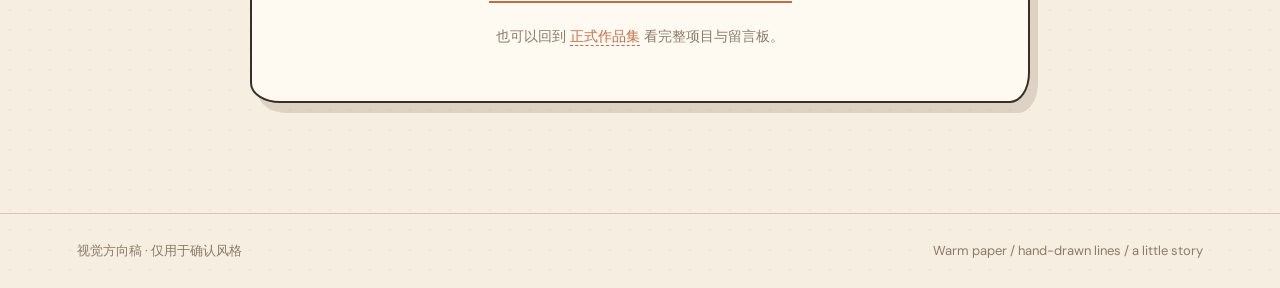
==== commit f6295e78: "Show full artwork images in concept page" ====
--- a/concept.html
+++ b/concept.html
@@ -55,8 +55,8 @@
         <figcaption>AIGC 海报 · 2026</figcaption>
       </figure>
       <figure class="polaroid polaroid-c">
-        <img src="assets/xingtu-2.jpg" alt="醒图拟人 IP 醒小图" loading="lazy">
-        <figcaption>IP 形象 · 2026</figcaption>
+        <img src="assets/poster-fluffy-planet.png" alt="绒绒星球 · 醒图 IP 海报" loading="lazy">
+        <figcaption>IP 海报 · 2026</figcaption>
       </figure>
       <svg class="doodle-arrow" viewBox="0 0 140 90" fill="none" stroke="currentColor" stroke-width="2.4" stroke-linecap="round" stroke-linejoin="round" aria-hidden="true">
         <path d="M8 14c26 4 45 18 55 38 7 14 19 22 38 19"/>
@@ -119,11 +119,12 @@
 
       <article class="work-card">
         <span class="tape" aria-hidden="true"></span>
-        <div class="work-media"><img src="assets/xingtu-2.jpg" alt="醒图拟人 IP 醒小图" loading="lazy"></div>
+        <div class="work-media"><img src="assets/poster-fluffy-planet.png" alt="绒绒星球 · 醒图 IP 海报" loading="lazy"></div>
         <div class="work-body">
           <div class="work-meta"><span>IP 设计</span><span>2026</span></div>
           <h3>醒图拟人 IP · 醒小图</h3>
           <p>把修图工具的品牌气质转译成一个有性格的角色，延伸到多套职业造型与场景海报。</p>
+          <img class="work-extra" src="assets/poster-raincoat.png" alt="醒小图 · 雨林场景海报" loading="lazy">
           <div class="tags"><span>角色设计</span><span>品牌视觉</span><span>系列延展</span></div>
           <a class="work-link" href="index.html">在正式站查看 <span aria-hidden="true">↗</span></a>
         </div>
--- a/concept.css
+++ b/concept.css
@@ -89,20 +89,20 @@
 .btn.ghost:hover { box-shadow: 5px 7px 0 var(--line); }
 .hero-note { margin-top: 32px; font-family: var(--hand); font-size: 17px; color: var(--muted); opacity: .85; }
 
-.hero-collage { position: relative; height: min(560px, 62vh); min-height: 420px; }
+.hero-collage { position: relative; display: flex; align-items: center; justify-content: center; gap: 14px; }
 .polaroid {
-  position: absolute; margin: 0; padding: 9px 9px 4px;
+  position: relative; flex: 0 0 auto; width: 32%; margin: 0; padding: 9px 9px 4px;
   background: #fffdf8; border: 1px solid var(--line);
   box-shadow: 0 16px 34px var(--shadow);
   transition: transform .35s;
 }
-.polaroid img { width: 100%; height: 100%; object-fit: cover; background: var(--line); }
+.polaroid img { width: 100%; height: auto; object-fit: contain; background: var(--paper-2); }
 .polaroid figcaption { font-family: var(--hand); font-size: 15px; color: var(--muted); text-align: center; padding: 6px 2px 3px; }
-.polaroid-a { width: 59%; height: 70%; left: 19%; top: 4%; transform: rotate(-3deg); z-index: 3; }
-.polaroid-b { width: 43%; height: 48%; left: 0; top: 45%; transform: rotate(5deg); z-index: 2; }
-.polaroid-c { width: 42%; height: 45%; right: 0; bottom: 1%; transform: rotate(-6deg); z-index: 4; }
-.polaroid:hover { transform: rotate(0) translateY(-6px); z-index: 5; }
-.doodle-arrow { position: absolute; right: 2%; top: 26%; width: 132px; color: var(--accent); transform: rotate(8deg); z-index: 6; pointer-events: none; }
+.polaroid-a { transform: rotate(-4deg) translateY(-14px); z-index: 3; }
+.polaroid-b { transform: rotate(3deg) translateY(18px); z-index: 2; }
+.polaroid-c { transform: rotate(-3deg) translateY(-6px); z-index: 4; }
+.polaroid:hover { transform: rotate(0) translateY(-8px); z-index: 5; }
+.doodle-arrow { position: absolute; right: -2%; top: 4%; width: 110px; color: var(--accent); transform: rotate(8deg); z-index: 6; pointer-events: none; }
 
 .thread-divider { height: 96px; color: var(--accent); opacity: .45; }
 .thread-divider svg { width: 100%; height: 100%; display: block; }
@@ -126,10 +126,10 @@
 .work-card:nth-child(even) { transform: rotate(.6deg); }
 .work-card:hover { transform: translateY(-8px) rotate(0); box-shadow: 11px 15px 0 var(--shadow); }
 .work-card.featured { grid-column: 1 / -1; }
-.work-card.featured .work-media { height: 380px; }
-.work-media { height: 240px; overflow: hidden; background: var(--line); }
-.work-media img { width: 100%; height: 100%; object-fit: cover; transition: transform .6s; }
-.work-card:hover .work-media img { transform: scale(1.04); }
+.work-media { height: auto; overflow: hidden; background: var(--paper-2); }
+.work-media img { width: 100%; height: auto; object-fit: contain; transition: transform .6s; }
+.work-card:hover .work-media img { transform: scale(1.02); }
+.work-extra { width: 100%; height: auto; margin-top: 16px; border: 1px solid var(--line); border-radius: 10px; }
 .tape {
   position: absolute; top: 14px; left: 50%; width: 92px; height: 24px; z-index: 3;
   translate: -50% 0; transform: rotate(-3deg);
@@ -193,7 +193,7 @@
 
 @media (max-width: 900px) {
   .hero { grid-template-columns: 1fr; padding-top: 52px; gap: 46px; }
-  .hero-collage { height: 430px; min-height: 0; max-width: 620px; width: 100%; margin: 0 auto; }
+  .hero-collage { max-width: 760px; width: 100%; margin: 0 auto; }
   .works-grid { grid-template-columns: 1fr; }
   .work-card.featured { grid-column: auto; }
   .work-card.featured .work-media { height: 300px; }
@@ -215,15 +215,14 @@
   .hero h1 { font-size: clamp(38px, 10vw, 58px); }
   .lead { font-size: 15px; }
   .hero-note { font-size: 15px; }
-  .hero-collage { height: 330px; }
-  .polaroid-a { width: 64%; height: 66%; left: 17%; }
-  .polaroid-b { width: 47%; height: 44%; }
-  .polaroid-c { width: 46%; height: 42%; }
-  .doodle-arrow { width: 88px; }
+  .hero-collage { flex-wrap: wrap; gap: 12px; }
+  .polaroid { width: 46%; }
+  .polaroid-c { margin: 0 auto; }
+  .doodle-arrow { display: none; }
   .thread-divider { height: 68px; }
   .works { padding: 20px 5vw 70px; }
   .works-grid { gap: 26px; }
-  .work-media, .work-card.featured .work-media { height: 220px; }
+  .work-media { height: auto; }
   .work-body { padding: 20px 20px 24px; }
   .work-body h3 { font-size: 21px; }
   .journey { padding: 70px 5vw; }
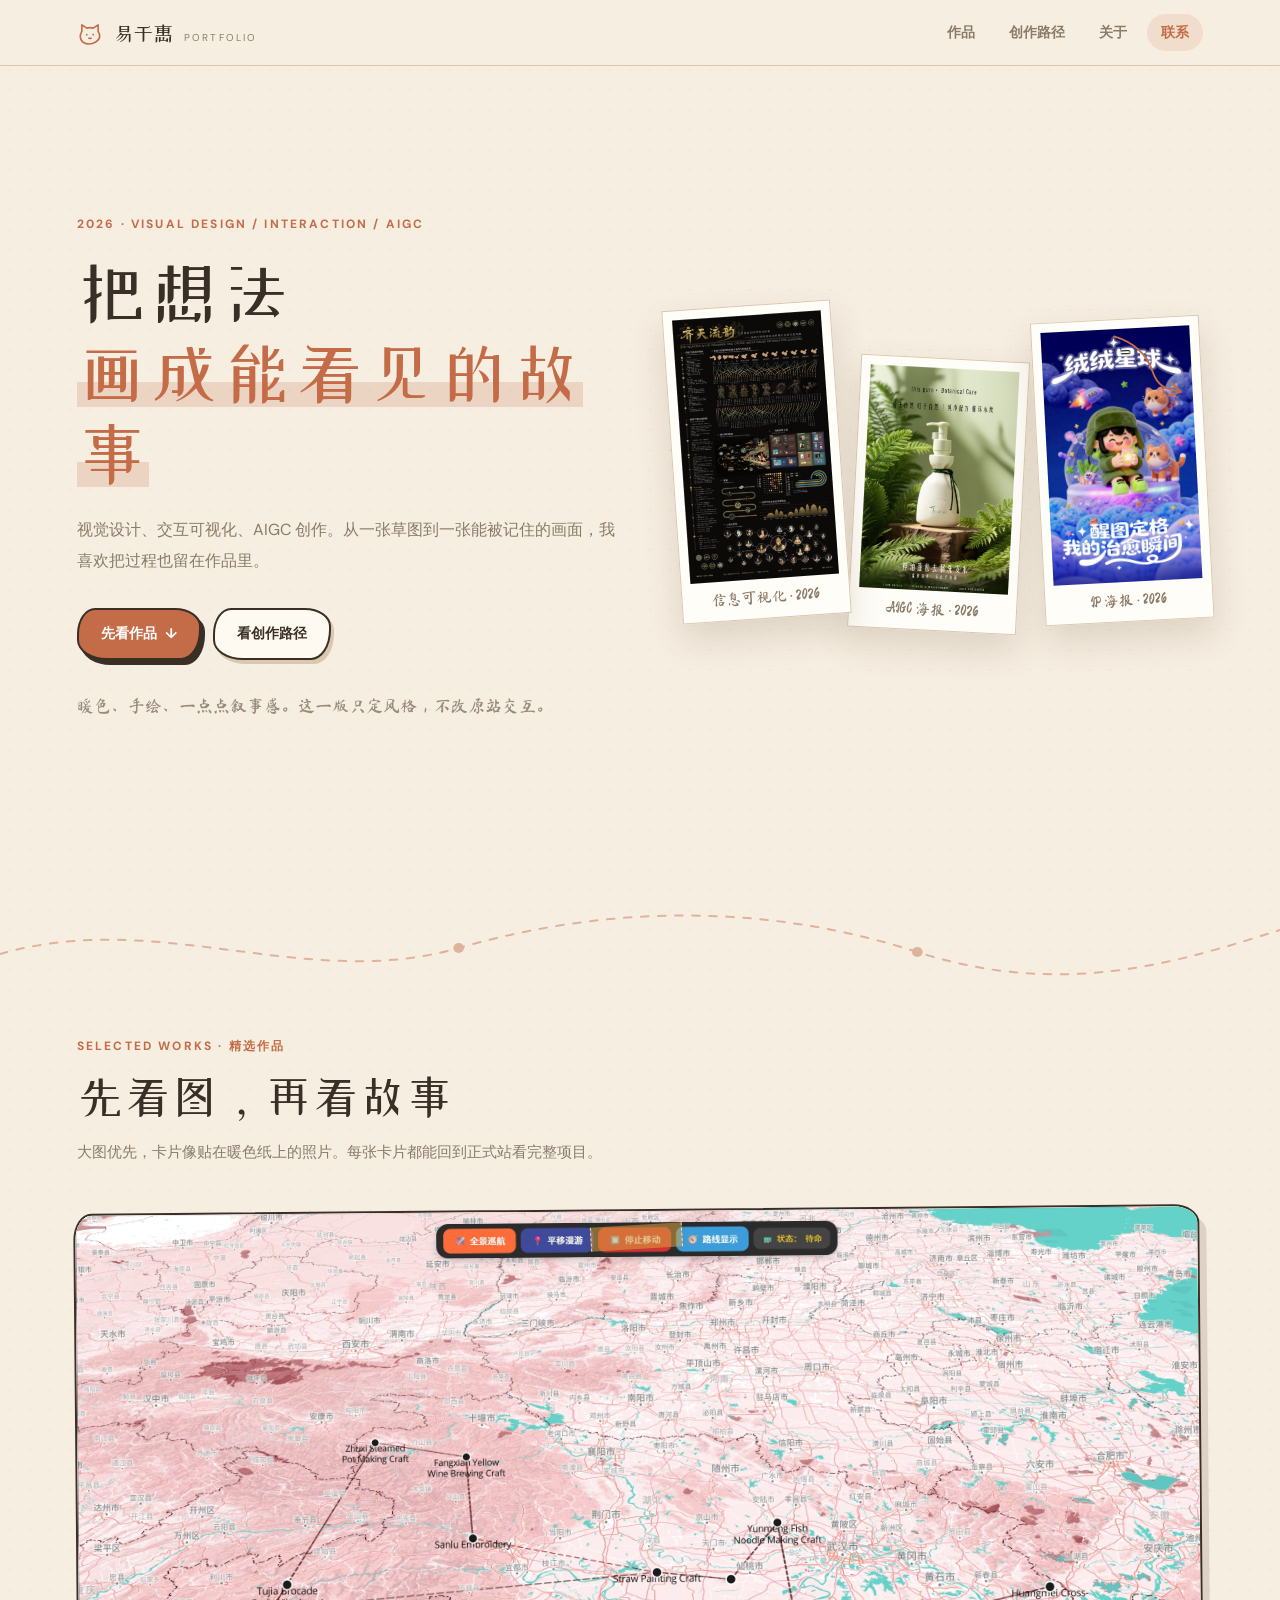
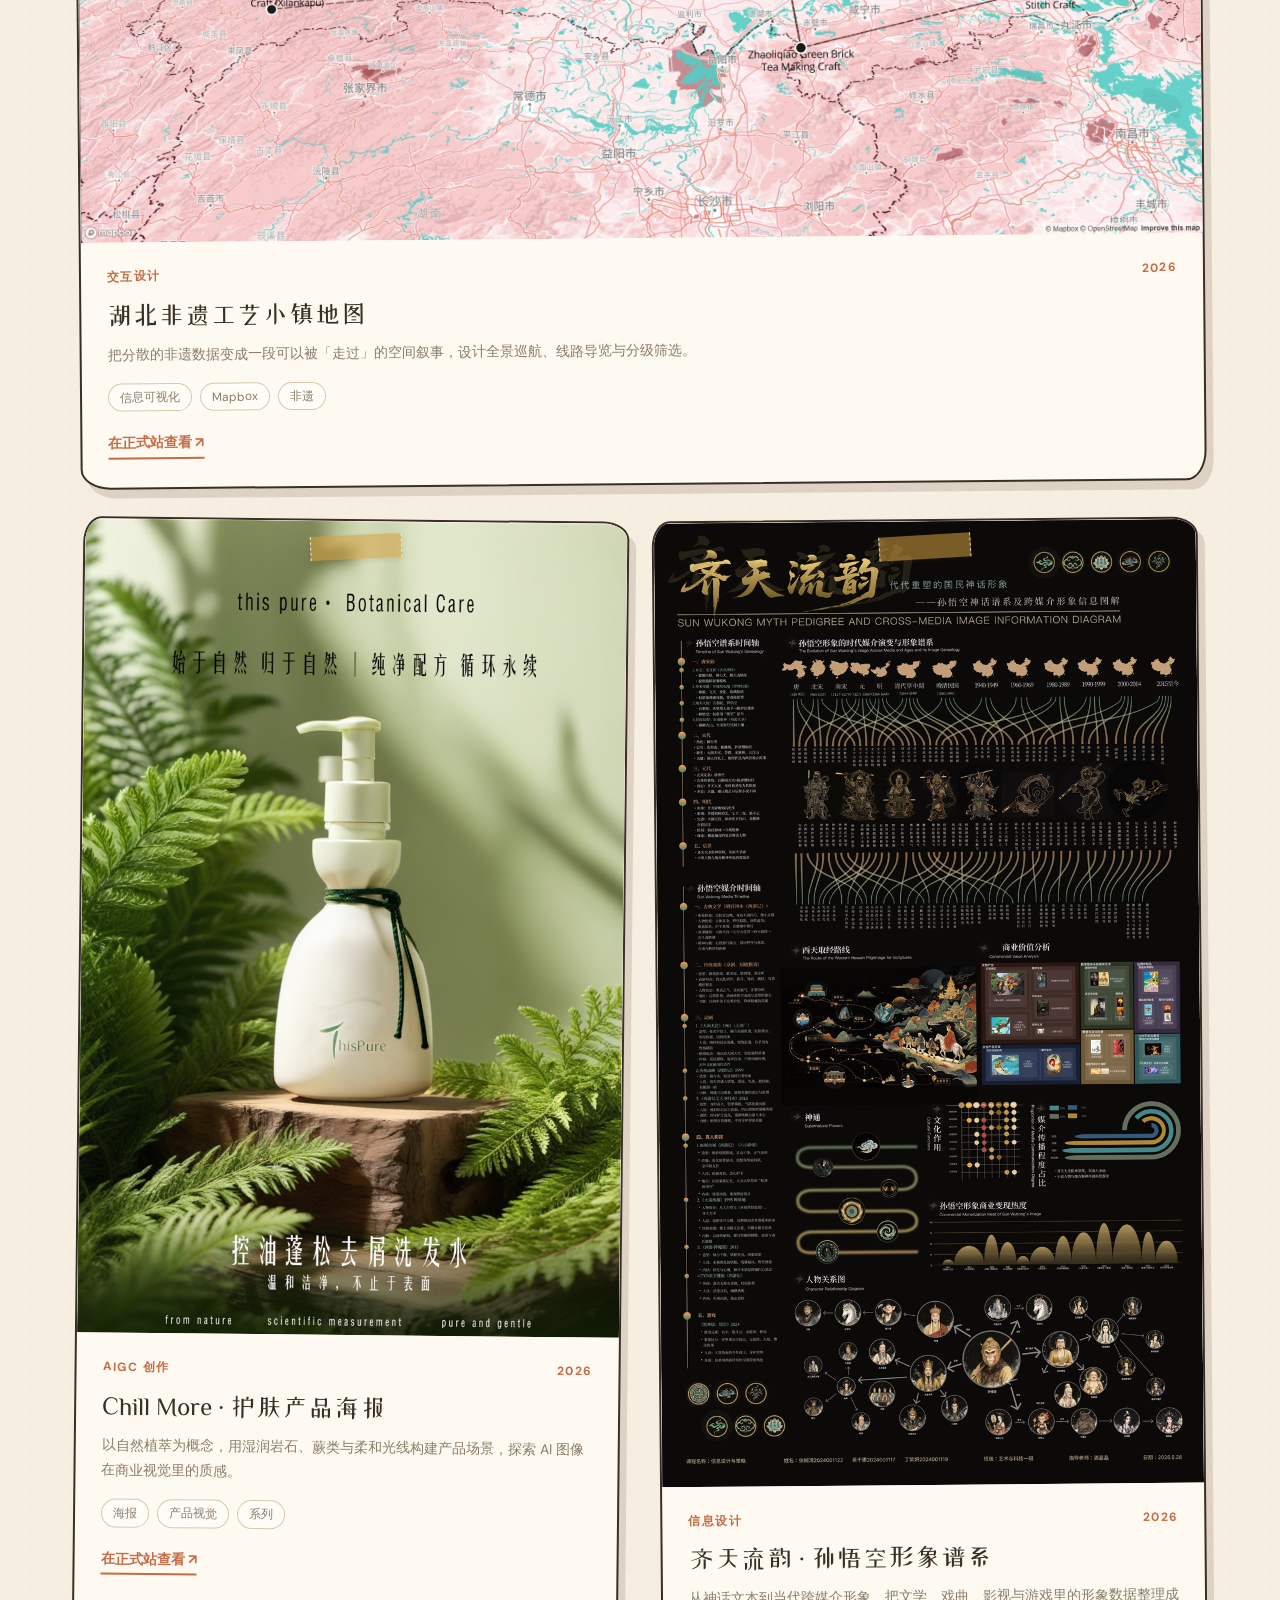
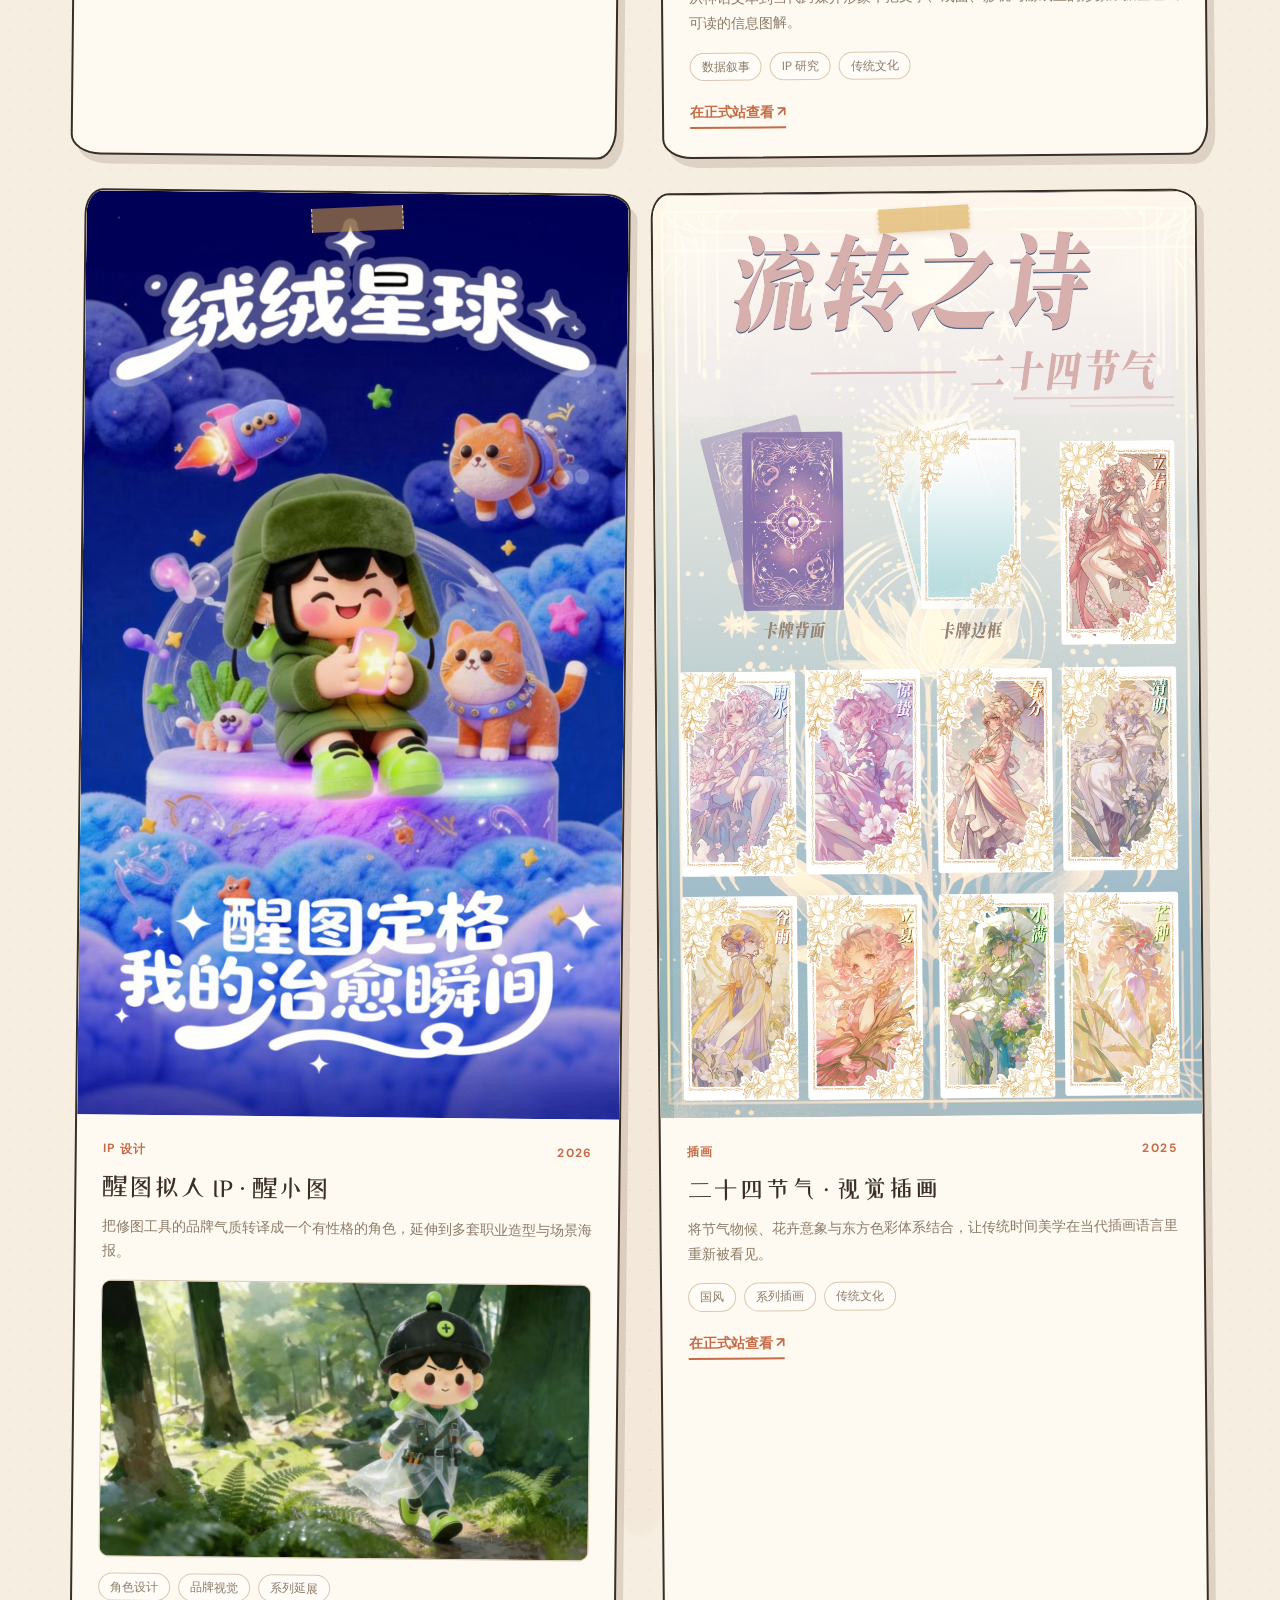
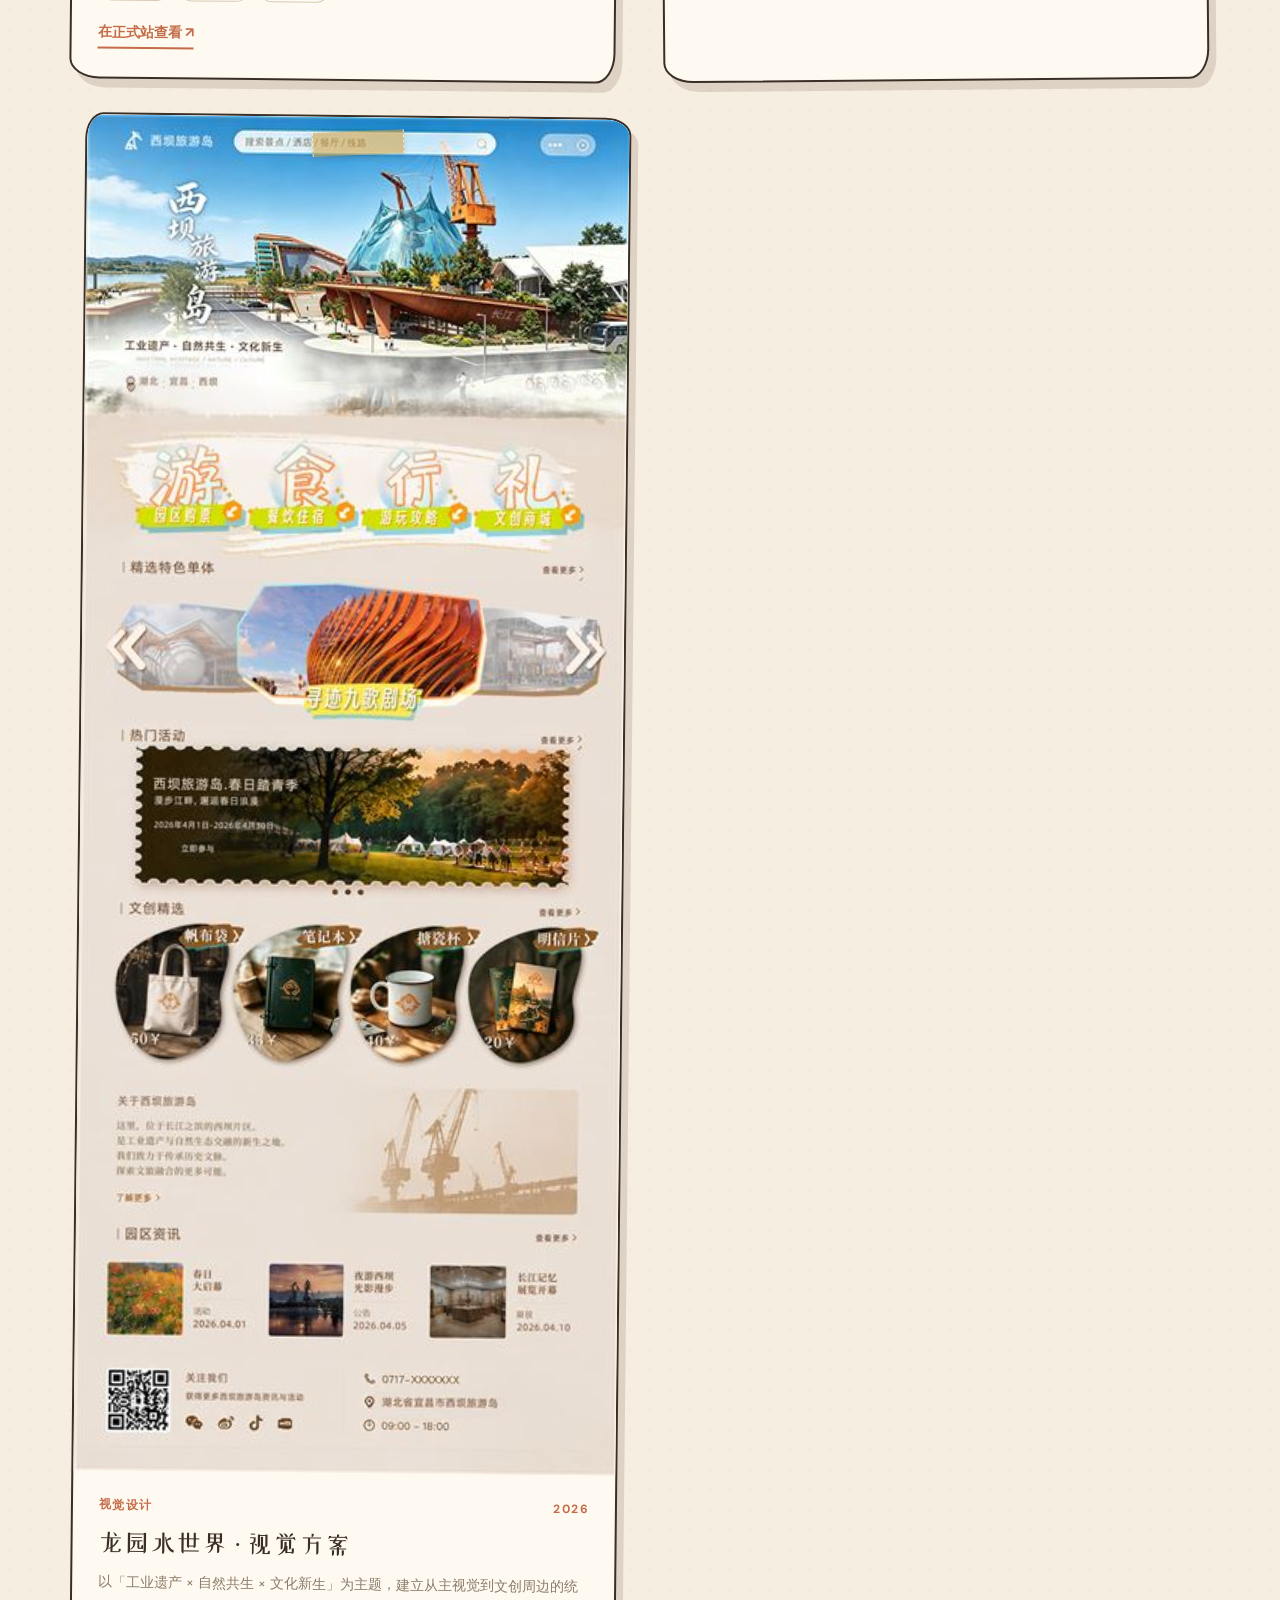
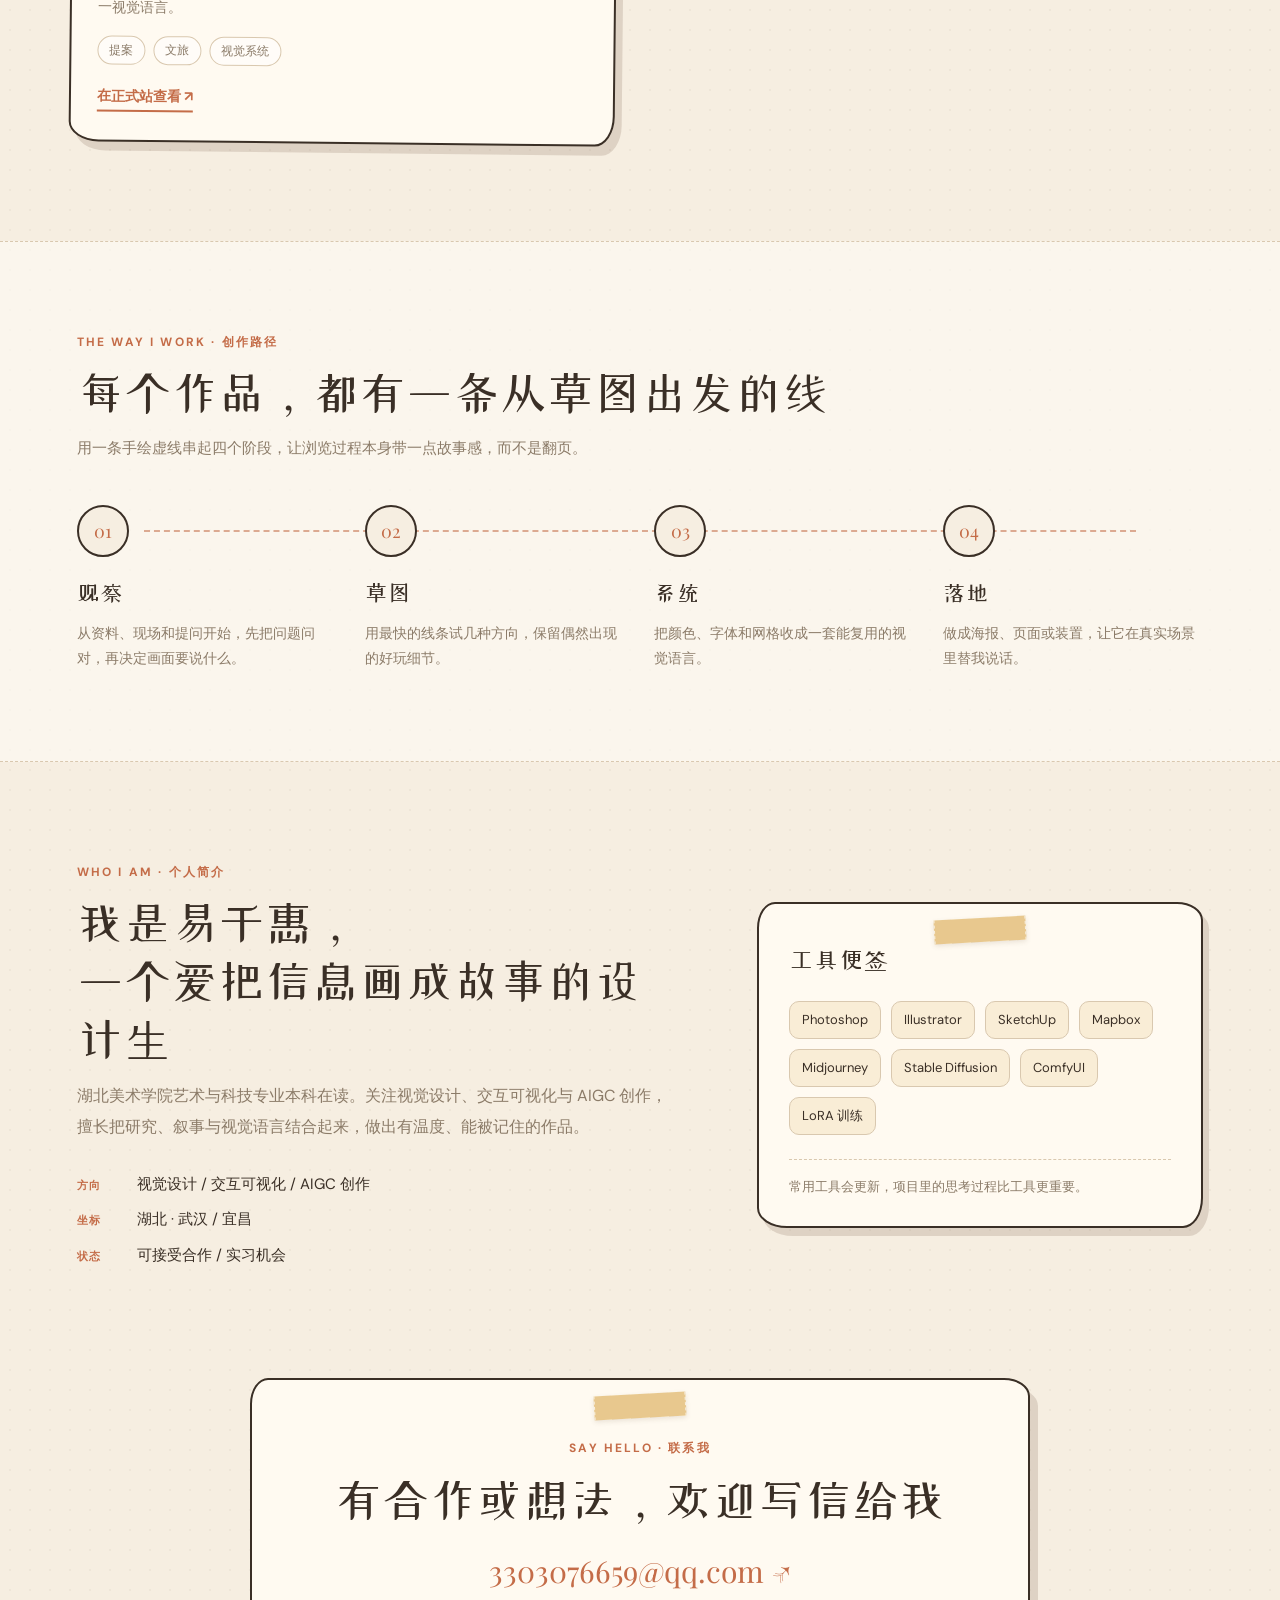
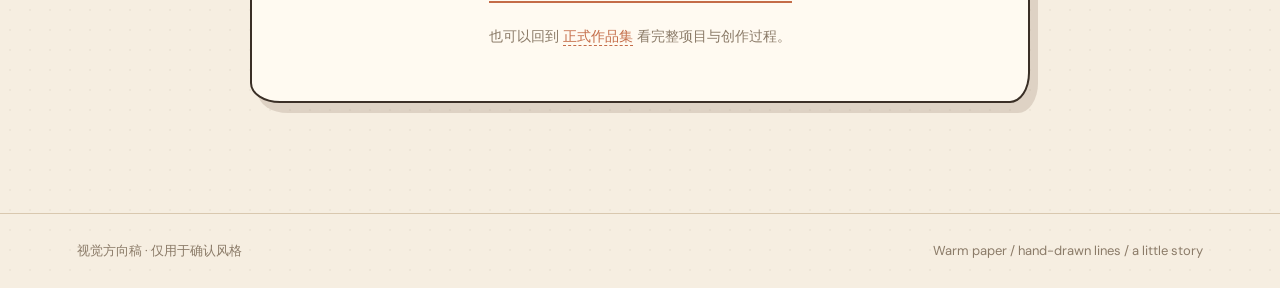
==== commit 0cc6ba7a: "Refine 3D frames, name and gallery layout" ====
--- a/concept.html
+++ b/concept.html
@@ -3,7 +3,7 @@
 <head>
 <meta charset="UTF-8">
 <meta name="viewport" content="width=device-width, initial-scale=1.0">
-<title>视觉方向稿 · 泡芙作品集</title>
+<title>视觉方向稿 · 易千惠作品集</title>
 <link rel="preconnect" href="https://fonts.googleapis.com">
 <link rel="preconnect" href="https://fonts.gstatic.com" crossorigin>
 <link href="https://fonts.googleapis.com/css2?family=DM+Sans:wght@400;500;600;700&family=Ma+Shan+Zheng&family=Playfair+Display:ital,wght@0,500;0,600;1,500&family=ZCOOL+XiaoWei&display=swap" rel="stylesheet">
@@ -21,7 +21,7 @@
       <circle cx="20" cy="18" r="1.1" fill="currentColor" stroke="none"/>
       <path d="M14 22c1.3 1 2.7 1 4 0"/>
     </svg>
-    <span>泡芙 <small>PORTFOLIO</small></span>
+    <span>易千惠 <small>PORTFOLIO</small></span>
   </a>
   <nav class="nav" id="nav" aria-label="主导航">
     <a href="#works">作品</a>
@@ -191,7 +191,7 @@
   <section class="about" id="about">
     <div class="about-copy">
       <span class="eyebrow">WHO I AM · 个人简介</span>
-      <h2>我是泡芙，<br>一个爱把信息画成故事的设计生</h2>
+      <h2>我是易千惠，<br>一个爱把信息画成故事的设计生</h2>
       <p class="lead">湖北美术学院艺术与科技专业本科在读。关注视觉设计、交互可视化与 AIGC 创作，擅长把研究、叙事与视觉语言结合起来，做出有温度、能被记住的作品。</p>
       <div class="about-meta">
         <span><b>方向</b>视觉设计 / 交互可视化 / AIGC 创作</span>
@@ -217,7 +217,7 @@
       <span class="eyebrow">SAY HELLO · 联系我</span>
       <h2>有合作或想法，欢迎写信给我</h2>
       <a class="mail" href="mailto:3303076659@qq.com">3303076659@qq.com <span aria-hidden="true">↗</span></a>
-      <p>也可以回到 <a href="index.html">正式作品集</a> 看完整项目与留言板。</p>
+      <p>也可以回到 <a href="index.html">正式作品集</a> 看完整项目与创作过程。</p>
     </div>
   </section>
 
